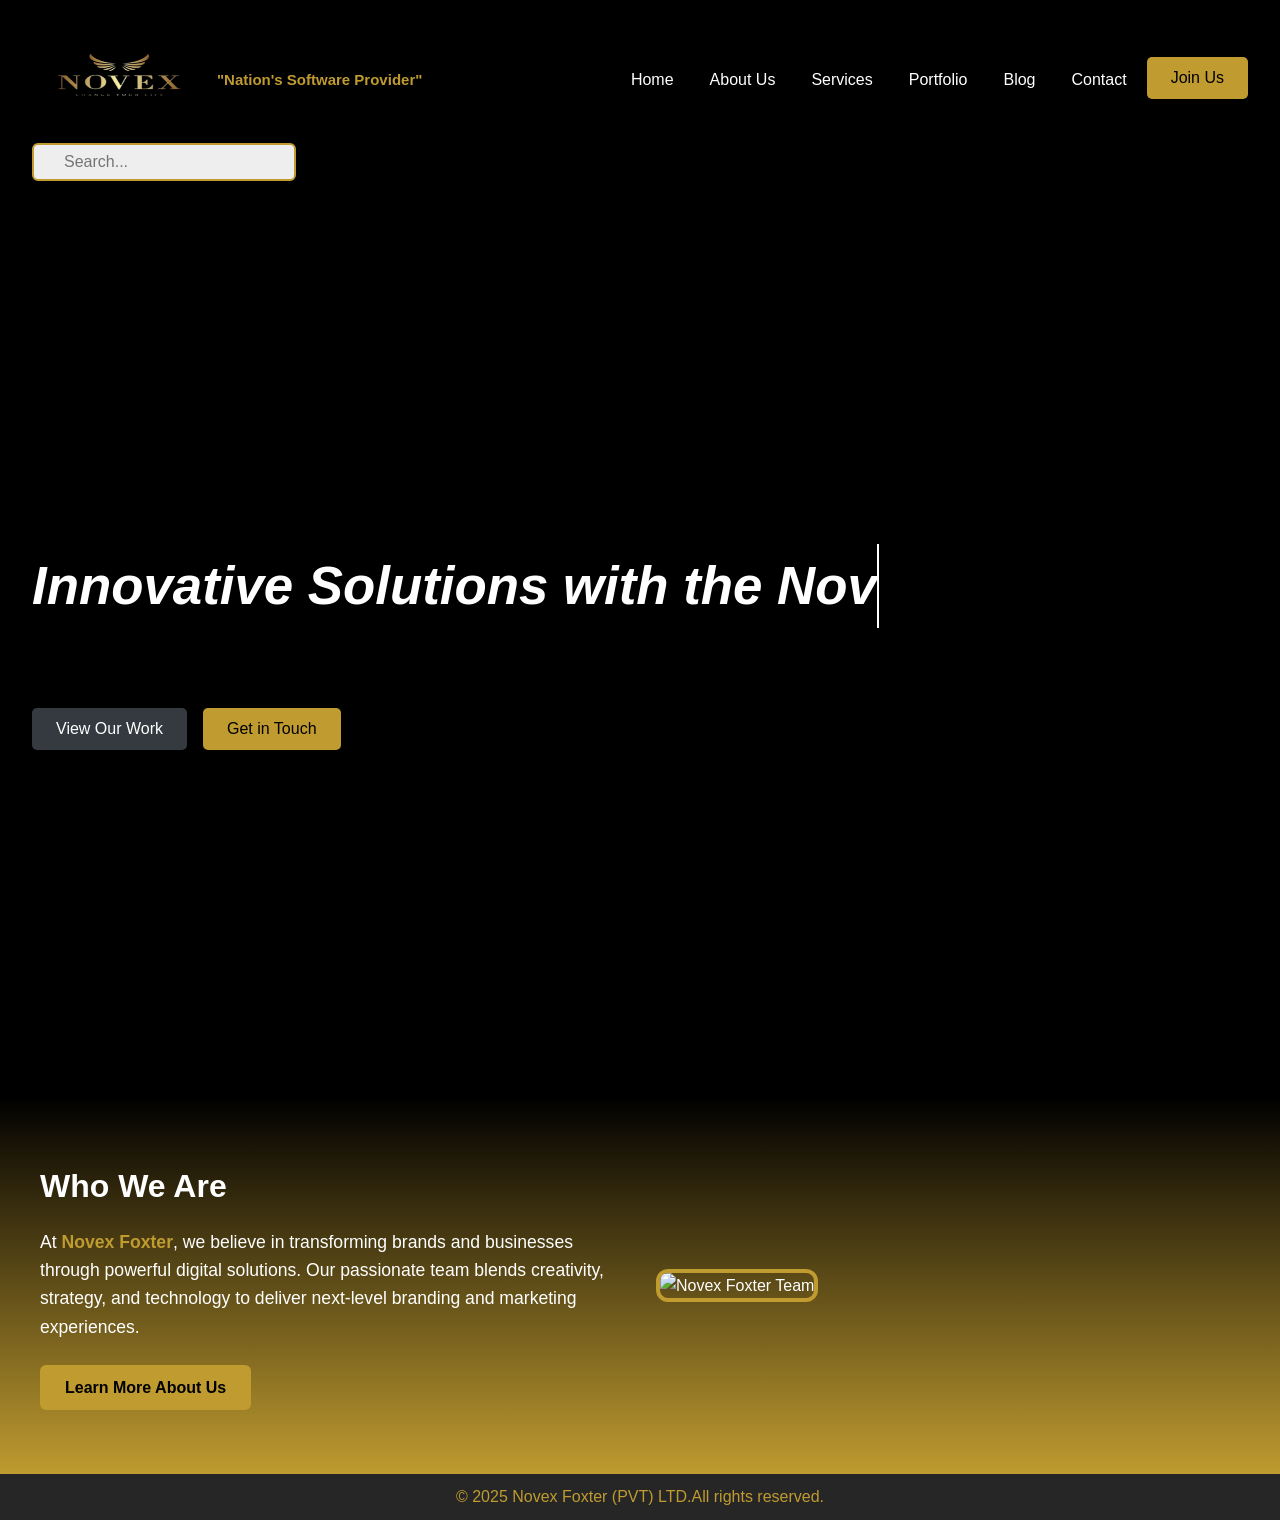
==== index.html @ 6d95a898 "Novex Foxter" ====
<!DOCTYPE html>
<html lang="en">
<head>
  <meta charset="UTF-8" />
  <meta name="viewport" content="width=device-width, initial-scale=1.0" />
  <title>Home | Novex Foxter</title>
  <link rel="stylesheet" href="Novex.css" />
  <link rel="icon" type="image/png" href="Pictures/Novex Foxter Logo.png" />
  <link rel="stylesheet" href="https://unpkg.com/aos@2.3.1/dist/aos.css" />
  <link href="https://fonts.googleapis.com/css2?family=Poppins:wght@400;600&family=Roboto:wght@300;400&display=swap" rel="stylesheet">
  <link href="https://cdnjs.cloudflare.com/ajax/libs/font-awesome/6.4.0/css/all.min.css" rel="stylesheet">
  <link href="https://cdn.jsdelivr.net/npm/aos@2.3.4/dist/aos.css" rel="stylesheet" />
</head>
<body>
<header class="header" data-aos="fade-down">
  <div class="logo">
    <a href="index.html"><img src="Pictures/Novex Foxter Logo.png" alt="Novex Logo" /></a>
    <p>"Nation's Software Provider"</p>
  </div>

  <!--Hamburger -->
  <div class="hamburger">
    <span></span>
    <span></span>
    <span></span>
  </div>

  <nav class="nav">
    <ul>
      <li><a href="index.html">Home</a></li>
      <li><a href="about.html">About Us</a></li>
      <li><a href="Services.html">Services</a></li>
      <li><a href="Portfolio.html">Portfolio</a></li>
      <li><a href="Blog.html">Blog</a></li>
      <li><a href="contact.html">Contact</a></li>
        <li class="cta">
          <button class="cta-button" onclick="window.location.href='career.html'">Join Us</button>
        </li>
    </ul>
  </nav>

  <div class="header-right">
    <input class="Search" placeholder="Search..." />
  </div>
</header>

<section id="home" class="hero">
  <div class="content">
    <h1 id="hero-title"></h1>
    <p id="hero-subtitle"></p>
  </div>

  <div class="button-container">
    <button class="work-button" onclick="window.location.href='Portfolio.html'">View Our Work</button>
    <button class="contact-button" onclick="window.location.href='Login.html'">Get in Touch</button>
  </div>
</section>
<section class="about-preview">
  <div class="about-container" data-aos="fade-up">
    <div class="about-text">
      <h2>Who We Are</h2>
      <p>
        At <span class="gold">Novex Foxter</span>, we believe in transforming brands and businesses through powerful digital solutions. Our passionate team blends creativity, strategy, and technology to deliver next-level branding and marketing experiences.
      </p>
      <a href="about.html" class="about-btn">Learn More About Us</a>
    </div>
    <div class="about-image">
      <img src="https://ddi-dev.com/uploads/agile-software-development-team-structure.png" alt="Novex Foxter Team" />
    </div>
  </div>
</section>

<footer>
    <p>&copy; 2025 Novex Foxter (PVT) LTD.All rights reserved.</p>
</footer>
<script src="Novex.js"></script>
    <script src="https://unpkg.com/aos@2.3.1/dist/aos.js"></script>
  <script>
    AOS.init({ duration: 1200 });
  </script>
</body>
</html>
---- Novex.css ----
* {
    margin: 0;
    padding: 0;
    box-sizing: border-box;
}

body {
    font-family: 'Arial', sans-serif;
    line-height: 1.6;
}

/* Animations */
@keyframes fadeIn {
    from {
        opacity: 0;
    }
    to {
        opacity: 1;
    }
}

@keyframes slideInUp {
    from {
        transform: translateY(50px);
        opacity: 0;
    }
    to {
        transform: translateY(0);
        opacity: 1;
    }
}

@keyframes slideInLeft {
    from {
        transform: translateX(-50px);
        opacity: 0;
    }
    to {
        transform: translateX(0);
        opacity: 1;
    }
}

@keyframes slideInRight {
    from {
        transform: translateX(50px);
        opacity: 0;
    }
    to {
        transform: translateX(0);
        opacity: 1;
    }
}

/* GENERAL HEADER STYLES */
header {
  background-color: rgba(0, 0, 0, 0.8);
  color: var(--lightgray);
  padding: 1rem 2rem;
  display: flex;
  flex-wrap: wrap;
  justify-content:space-between;
  align-items: center;
  position: sticky;
  top: 0;
  z-index: 999;
  backdrop-filter: blur(10px); /* optional: adds blur behind */
}

.logo {
  color: #bf9b30;
  display: flex;
  font-size: 15px;
  font-weight: bold;
  text-align: center;
  align-items: center;
  gap: 10px;
}
.logo img{
  width: 175px;
  height: 120px;
  transition: all 0.6s ease;
}
.logo img:hover{
transform: scale(1.05);
}
.nav ul {
  display: flex;
  gap: 20px;
  list-style: none;
  margin: 0;
  padding: 0;
}

.nav a {
  color: #ffffff;
  margin-left: 1rem;
  text-decoration: none;
  display: inline-block;
  padding: 10px 0;
  text-align: center;
  position: relative; /* required for ::after */
  transition: all 0.4s ease;
}

/* Animated gold underline */
.nav a::after {
  content: "";
  position: absolute;
  left: 0;
  bottom: 5px;
  width: 0;
  height: 2px;
  background-color: #bf9b30;
  transition: width 0.3s ease-in-out;
}

.nav a:hover::after {
  width: 100%;
}

.nav a:hover {
  color: #bf9b30;
  transform: scale(1.05);
}

.cta-button{
  padding: 0.75rem 1.5rem;
  font-size: 1rem;
  border: none;
  border-radius: 5px;
  cursor: pointer;
  transition: background-color 0.3s, transform 0.2s ease;
  animation: slideInUp 2.5s ease;
  color: #000000;
  background-color: #bf9b30;
}
.cta-button:hover{
  color: #000000;
  background-color: #d4b344;
}
.header-right input {
  padding: 8px 30px;
  border: solid 2px #bf9b30;
  border-radius: 6px;
  color: var(--black);
  text-align: left;
  transition: all 0.5s ease;
}
.header-right input:hover{
  border: solid 2px #d4b344;
  border-radius: 6px;
  color: var(--black);
  transform: scale(1.05);
}

.hamburger {
  display: none;
  flex-direction: column;
  justify-content: center;
  align-items: center;
  cursor: pointer;
  gap: 6px;
  width: 30px;
  height: 25px;
  z-index: 1001;
}

.hamburger span {
  display: block;
  width: 100%;
  height: 3px;
  background-color: #ffffff; 
  border-radius: 2px;
  transition: all 0.3s ease;
}

/* Toggle hamburger animation */
.hamburger.toggle span:nth-child(1) {
  transform: rotate(45deg) translate(5px, 5px);
}
.hamburger.toggle span:nth-child(2) {
  opacity: 0;
}
.hamburger.toggle span:nth-child(3) {
  transform: rotate(-45deg) translate(6px, -6px);
}

/* Responsive nav */
@media (max-width: 768px) {
  .nav {
    position: absolute;
    top: 100px;
    left: 0;
    width: 100%;
    background: rgba(0, 0, 0, 0.8);
    overflow: hidden;
    max-height: 0;
    opacity: 0;
    transition: max-height 0.5s ease, opacity 0.5s ease;
    z-index: 100;
  }

  .nav.nav-active {
    display: flex;
    flex-direction: column;
    align-items: center;
    max-height: 800px;
    opacity: 1;
  }

  .nav ul {
    flex-direction: column;
    align-items: center;
    width: 100%;
    padding: 1rem 0;
  }

  .nav ul li {
    width: 100%;
    text-align: center;
    margin: 0.5rem 0;
  }

  .hamburger {
    color: #000000;
    display: flex;
  }

  .header {
    flex-wrap: wrap;
    justify-content: space-between;
  }

  .nav a {
    margin: 0.5rem 0;
    display: block;
    width: 100%;
  }
}
/* Hero Section */
.hero {
    display: flex;
    background-image: url('https://static.vecteezy.com/system/resources/previews/006/028/982/large_2x/3d-black-abstract-triangles-and-golden-lines-background-modern-geometric-pattern-dark-glass-free-free-photo.jpg');
    position: relative;
    flex-direction: column;
    justify-content: center;
    align-items: flex-start;
    width: 100%;
    height: 100vh;
    overflow: hidden;
    color: #fff;
    padding: 2rem;
}

.hero .background-video {
    position: absolute;
    top: 0;
    left: 0;
    width: 100%;
    height: 100%;
    object-fit: cover;
    z-index: -1;
}

.hero .content {
    position: relative;
    z-index: 1;
    text-align: left;
    max-width: 600px;
}

.hero h1 {
    font-size: 3.3rem;
    margin-bottom: 1rem;
    color: #ffffff;
    font-style: italic;
    animation: slideInRight 1.5s ease;
    white-space: nowrap;
    overflow: hidden;
    display: inline-block;
    border-right: 2px solid white;
}

.hero p {
    font-size: 1.5rem;
    margin-bottom: 2rem;
    color: #bf9b30;
    font-style: italic;
    white-space: nowrap;
    overflow: hidden;
    animation: slideInUp 2s ease;
}

.hero button {
    padding: 0.75rem 1.5rem;
    font-size: 1rem;
    border: none;
    border-radius: 5px;
    cursor: pointer;
    transition: background-color 0.3s, transform 0.2s ease;
    animation: slideInUp 2.5s ease;
}
  
.work-button {
    background-color: #343a40; 
    color: #ffffff; 
}
  
.contact-button {
    background-color: #bf9b30; 
    color: #000000; 
}
  
.hero button:hover {
    transform: scale(1.1);
}
  
.work-button:hover {
    background-color: #bf9b30;
    color: #000000;
}
  
.contact-button:hover {
    background-color: #2c2c2c; 
    color: #bf9b30; 
}

.button-container {
    display: flex;
    justify-content: start;
    gap: 1rem;
    margin-top: 1.5rem;
}

@media (max-width: 768px) {
  .hero {
    align-items: center;
    padding: 2rem 1rem;
    text-align: center;
    height: auto; 
    background-position: center;
  }

  .hero .content {
    max-width: 100%;
    align-items: center;
    justify-content: center;
  }

  .hero h1 {
    font-size: 2rem;
    text-align: center;
    white-space: normal; 
    border-right: none;
  }

  .hero p {
    font-size: 1.1rem;
    white-space: normal; 
    text-align: center;
  }

  .button-container {
    flex-direction: column;
    align-items: center;
    justify-content: center;
    width: 100%;
    gap: 1rem;
    margin-top: 1.5rem;
  }

  .hero button {
    width: 80%;
    font-size: 1rem;
  }
}

/* Greeting Section */
.container {
    text-align: center;
}

.container h1 {
    font-size: 3rem;
    color: #ffffff;
    animation: fadeIn 2s ease-in-out;
}

.date {
    font-size: 20px;
    color: #000000;
}
/*About us section*/
.about-preview {
  background: linear-gradient(180deg, #000000,#bf9b30);
  color: #ffffff;
  padding: 4rem 2rem;
}

.about-container {
  display: flex;
  flex-wrap: wrap;
  align-items: center;
  justify-content: space-between;
  gap: 2rem;
  max-width: 1200px;
  margin: 0 auto;
}

.about-text {
  flex: 1;
  min-width: 280px;
}

.about-text h2 {
  font-size: 2rem;
  margin-bottom: 1rem;
  color: #ffffff;
}

.about-text p {
  font-size: 1.1rem;
  line-height: 1.6;
  margin-bottom: 1.5rem;
}

.about-text .gold {
  color: #bf9b30;
  font-weight: bold;
}

.about-btn {
  display: inline-block;
  padding: 10px 25px;
  background-color: #bf9b30;
  color: #000000;
  text-decoration: none;
  font-weight: bold;
  border-radius: 6px;
  transition: all 0.4s ease;
}

.about-btn:hover {
  background-color: #d4b344;
  transform: scale(1.05);
}

.about-image {
  flex: 1;
  min-width: 280px;
}

.about-image img {
  max-width: 100%;
  border: 4px solid #bf9b30;
  border-radius: 12px;
  transition: all 0.4s ease;
}

.about-image img:hover {
  box-shadow: 0 12px 20px rgba(255, 255, 255, 0.7);
  transform: scale(1.03);
}
@media (max-width: 768px) {
  .about-container {
    flex-direction: column;
    text-align: center;
  }
}

/*About Us spage*/
.About-Us{
  background-color: #121212;
}
.About-Us h1{
  color: #bf9b30;
  font-size: 50px;
  text-align: center;
}
.chairman-message {
  padding: 80px 20px;
}

.container {
  max-width: auto;
  margin: 0 auto;
}

.message-card {
  display: flex;
  flex-wrap: wrap;
  align-items: center;
  gap: 40px;
  background: #fff;
  border: 4px solid #bf9b30;
  transition: all 0.3s ease;
  border-radius: 16px;
  padding: 40px;
  box-shadow: 0 10px 20px rgba(235, 178, 33, 0.4);
}
.message-card:hover{
  transform: translateY(-5px);
  border: 4px solid #d4b344;
  box-shadow: 0 10px 20px rgba(255, 207, 64, 0.7);
}
.chairman-photo {
  width: 180px;
  height: 180px;
  border-radius: 50%;
  object-fit: cover;
  border: 4px solid gold;
}

.message-content {
  flex: 1;
  min-width: auto;
}

.message-content h2 {
  font-size: 2rem;
  color: #222;
  margin-bottom: 20px;
}

.message-content p {
  font-size: 1rem;
  color: #444;
  line-height: 1.6;
  margin-bottom: 16px;
}

.chairman-name {
  font-weight: bold;
  color: #111;
  margin-top: 20px;
}

.chairman-title {
  color: gray;
  font-size: 0.9rem;
}

.team-section {
  padding: 60px 20px;
  text-align: center;

}

.team-section h2 {
  font-size: 2.5rem;
  margin-bottom: 40px;
  color: #ffffff;
}

.team-grid {
  display: grid;
  grid-template-columns: repeat(auto-fit, minmax(250px, 1fr));
  gap: 30px;
  max-width: 1200px;
  margin: 0 auto;
}

.team-card {
  background: #fff;
  border: 4px solid transparent;
  border-radius: 12px;
  padding: 20px;
  transition: all 0.3s ease;
  box-shadow: 0 4px 8px rgba(0,0,0,0.05);
}

.team-card:hover {
  border-color: #bf9b30;
  transform: translateY(-5px);
  box-shadow: 0 6px 20px rgba(255, 207, 64, 0.7);
}

.team-card img {
  width: 100px;
  height: 100px;
  object-fit: cover;
  border-radius: 50%;
  margin-bottom: 15px;
}

.team-card h3 {
  margin: 10px 0 5px;
  font-size: 1.2rem;
  color: #111;
}

.team-card p {
  margin: 0;
  color: #666;
}
/*Mission & Vision section */
.mission-card{
  max-width: 900px;
  margin: 40px auto;
  background-color: white;
  color: #000000;
  border: 4px solid transparent;
  border-radius: 16px;
  padding: 40px 30px;
  transition: all 0.3s ease;
  box-shadow: 0 10px 30px rgba(0, 0, 0, 0.1);
  opacity: 0;
  transform: translateY(40px);
  animation: fadeUp 1s ease-out forwards;
}

.vision-card{
  max-width: 900px;
  margin: 40px auto;
  color: #000000;
  background-color: white;
  border: 4px solid transparent;
  border-radius: 16px;
  padding: 40px 30px;
  transition: all 0.3s ease;
  box-shadow: 0 10px 30px rgba(0, 0, 0, 0.1);
  opacity: 0;
  transform: translateY(40px);
  animation: fadeUp 1s ease-out forwards;
}
.mission-card:hover{
  border-color: #bf9b30;
  transform: translateY(-5px);
  box-shadow: 0 6px 20px rgba(255, 207, 64, 0.7);
}

.vision-card:hover{
     border-color: #bf9b30;
     transform: translateY(-5px);
     box-shadow: 0 6px 20px rgba(255, 207, 64, 0.7);
}
section:nth-child(2) {
  animation-delay: 0.5s;
}

.our-mission-vision h1 {
  font-size: 2rem;
  margin-bottom: 15px;
  color: #bf9b30;
  text-align: center;
  position: relative;
}

.mission-card h1::after {
  content: "";
  width: 60px;
  height: 4px;
  background: #ffa500;
  display: block;
  margin: 10px auto 0;
  border-radius: 2px;
}
.vision-card h1::after{
  content: "";
  width: 60px;
  height: 4px;
  background: #ffa500;
  display: block;
  margin: 10px auto 0;
  border-radius: 2px;
}
@keyframes fadeUp {
  to {
    opacity: 1;
    transform: translateY(0);
  }
}

@media (max-width: 600px) {
  section {
    padding: 30px 20px;
  }

  h1 {
    font-size: 1.5rem;
  }
}
/* Portfolio Section */
.portfolio-section {
  background-color: #000;
  background-image: url('https://images.unsplash.com/photo-1637855318550-28872c693b08?q=80&w=1931&auto=format&fit=crop&ixlib=rb-4.0.3&ixid=M3wxMjA3fDB8MHxwaG90by1wYWdlfHx8fGVufDB8fHx8fA%3D%3D');
  color: #fff;
  padding: 4rem 2rem;
  text-align: center;
  animation: fadeInUp 1.5s ease;
}

.section-header h2 {
  font-size: 2.5rem;
  color: #ffffff;
  animation: slideInLeft 1s ease;
}

.section-header p {
  font-size: 1.25rem;
  color: #ffffff;
  margin-bottom: 3rem;
  animation: slideInRight 1.2s ease;
}

.portfolio-grid {
  display: grid;
  grid-template-columns: repeat(auto-fit, minmax(300px, 1fr));
  gap: 1.5rem;
}

.portfolio-item {
  background-color: #ffffff;
  border: 2px solid #bf9b30;
  border-radius: 12px;
  overflow: hidden;
  box-shadow: 0 4px 10px rgba(0, 0, 0, 0.3);
  position: relative;
  transition: transform 0.3s ease, box-shadow 0.3s ease;
  animation: zoomIn 1.3s ease;
}

.portfolio-item:hover {
  transform: translateY(-8px) scale(1.05);
  box-shadow: 0 6px 15px #d4b344;
}

.portfolio-item img {
  width: 100%;
  height: auto;
  animation: fadeIn 1.2s ease;
}

.portfolio-content {
  padding: 1.5rem;
  text-align: left;
  animation: fadeInUp 1.5s ease;
}

.portfolio-content h3 {
  font-size: 1.5rem;
  color: #000000;
  margin-bottom: 0.5rem;
}

.portfolio-content p {
  font-size: 1rem;
  color: #000000;
}

/* Project Tags */
.project-tags {
  margin-top: 0.5rem;
}

.project-tags span {
  display: inline-block;
  background-color: #bf9b30;
  color: #000000;
  padding: 0.3rem 0.6rem;
  border-radius: 8px;
  font-size: 0.85rem;
  margin-right: 0.5rem;
  margin-top: 0.5rem;
}

.project-tags span:last-child {
  margin-right: 0;
}

/* View Button */
.view-btn {
  display: inline-block;
  margin-top: 1rem;
  padding: 0.5rem 1rem;
  background-color: #bf9b30;
  color: #000000;
  text-transform: uppercase;
  font-weight: bold;
  border-radius: 8px;
  text-decoration: none;
  transition: background-color 0.3s, transform 0.3s;
  animation: fadeInUp 2s ease;
}

.view-btn:hover {
  background-color: #d4b344;
  color: #ffffff;
  transform: scale(1.1) translateY(-3px);
}

/* Initial state before scrolling */
.animate-on-scroll {
  opacity: 0;
  transform: translateY(20px);
  transition: opacity 1s ease, transform 1s ease;
}

/* Activated state */
.animate-on-scroll.in-view {
  opacity: 1;
  transform: translateY(0);
}


/* Animations */
@keyframes fadeIn {
  from {
    opacity: 0;
  }
  to {
    opacity: 1;
  }
}

@keyframes fadeInUp {
  from {
    opacity: 0;
    transform: translateY(20px);
  }
  to {
    opacity: 1;
    transform: translateY(0);
  }
}

@keyframes slideInLeft {
  from {
    opacity: 0;
    transform: translateX(-50px);
  }
  to {
    opacity: 1;
    transform: translateX(0);
  }
}

@keyframes slideInRight {
  from {
    opacity: 0;
    transform: translateX(50px);
  }
  to {
    opacity: 1;
    transform: translateX(0);
  }
}

@keyframes zoomIn {
  from {
    transform: scale(0.8);
    opacity: 0;
  }
  to {
    transform: scale(1);
    opacity: 1;
  }
}
.signup-container {
  position: absolute;
  top: 50%;
  left: 50%;
  transform: translate(-50%, -50%);
  width: 350px;
  height: 450px;
  text-align: center;
  border: 2px solid #bf9b30;
  border-radius: 12px;
  padding: 10px 20px;
  background: transparent;
  backdrop-filter: blur(6px);
  box-shadow: 5px 5px 10px 0 #bf9b30;
  
}

.signup-container h2 {
  text-align: center;
  margin-bottom: 20px;
  color:  #bf9b30;
}

.form-group {
  margin-bottom: 15px;
  content: center;
}

.form-group label {
  display: block;
  margin-bottom: 5px;
  font-weight: bold;
  color: #ffffff;
}

.form-group input {
  width: 90%;
  padding: 10px;
  border: 1px solid #d4cbba;
  border-radius: 4px;
  font-size: 16px;
}

.form-group input:focus {
  border-color: #bf9b30;
  outline: none;
}

.signup-btn {
  display: block;
  width: 100%;
  padding: 10px;
  font-size: 16px;
  color: #000000;
  background-color: #bf9b30;
  border: none;
  border-radius: 4px;
  cursor: pointer;
  margin-top: 10px;
}

.signup-btn:hover {
  background-color: #d4b344;
  color: #ffffff;
}

.text-center {
  text-align: center;
  color: #ffffff;
  margin-top: 10px;
}

.text-center a {
  color:#bf9b30;
  text-decoration: none;
}

.text-center a:hover {
  text-decoration: underline;
  color: #1b8f0c;
}
/*Join Us section*/

* {
  margin: 0;
  padding: 0;
  box-sizing: border-box;
  font-family: 'Arial', sans-serif;
}

body {
  background-color: #000;
  color: #fff;
  line-height: 1.6;
}

.container {
  max-width: 1200px;
  margin: 0 auto;
  padding: 2rem;
}
/*join us sections*/
* {
  margin: 0;
  padding: 0;
  box-sizing: border-box;
}

.join-us-section {
  display: flex;
  flex-direction: column;
  gap: 80px;
  max-width: 1200px;
  margin: auto;
}

.role-item {
  display: grid;
  grid-template-columns: repeat(2, 1fr);
  gap: 30px;
  align-items: center;
  opacity: 0;
  transform: translateY(20px);
  transition: opacity 0.6s ease, transform 0.6s ease;
}

.role-item.visible {
  opacity: 1;
  transform: translateY(0);
}

.role-item:nth-child(even) {
  grid-template-columns: 1fr 1fr;
  direction: rtl;
}

.role-image img {
  width: 100%;
  max-width: 500px;
  border-radius: 15px;
}

.role-content {
  padding: 20px;
  background: rgba(255, 215, 0, 0.1);
  border-radius: 15px;
  transition: transform 0.3s ease;
}

.role-content:hover {
  transform: translateY(-5px);
}

.role-title {
  font-size: 24px;
  font-weight: 600;
  color: gold;
}

.role-description {
  margin: 10px 0 20px;
  font-size: 16px;
  color: #ccc;
}

.apply-btn {
  display: inline-block;
  padding: 10px 20px;
  background-color: transparent;
  color: gold;
  border: 2px solid gold;
  text-transform: uppercase;
  font-weight: bold;
  cursor: pointer;
  transition: box-shadow 0.3s ease, color 0.3s ease;
  border-radius: 25px;
}

.apply-btn:hover {
  box-shadow: 0 0 15px gold;
  color: white;
}
.section h2{
  text-align: center;
  justify-content: center;
  font-size: 2.5rem;
  color: #ffffff;
  animation: slideInLeft 1s ease;
}
.flip-card{
  position: relative;
  width: 100%;
  height: 100%;
  text-align: center;
}
.flip-card h1,h3{
  color: #ffffff;
}
.join-us-section h1{
  text-align: center;
  justify-content: center;
  font-size: 2.5rem;
  color: #ffffff;
  animation: slideInLeft 1s ease;
}
/*apply now section*/
.apply-container {
  background: rgba(255, 255, 255, 0.05);
  padding: 30px;
  border-radius: 12px;
  box-shadow: 0 8px 20px rgba(0, 0, 0, 0.6);
  width: 90%;
  max-width: 500px;
  animation: fadeIn 1.5s ease;
}

/* Center the heading text only */
.fade-in {
  text-align: center;
  margin-bottom: 20px;
  color: gold;
}

label {
  display: block;
  margin-top: 15px;
  margin-bottom: 5px;
  font-weight: bold;
}

input, select, textarea {
  width: 100%;
  padding: 10px;
  border: none;
  border-radius: 8px;
  background: #eee;
  color: #000;
  font-size: 16px;
}

button.submit-btn {
  margin-top: 20px;
  width: 100%;
  padding: 12px;
  background-color: gold;
  color: black;
  font-weight: bold;
  border: none;
  border-radius: 8px;
  cursor: pointer;
  transition: transform 0.2s ease;
}

button.submit-btn:hover {
  transform: scale(1.05);
  background-color: #ffd700;
}

.success-message {
  margin-top: 20px;
  text-align: center;
  color: limegreen;
  font-weight: bold;
}

.hidden {
  display: none;
}

/* Animations */
@keyframes fadeIn {
  from { opacity: 0; transform: scale(0.9); }
  to { opacity: 1; transform: scale(1); }
}

.fade-in {
  animation: fadeIn 1s ease forwards;
}

.slide-in {
  animation: slideIn 1s ease forwards;
}

@keyframes slideIn {
  from { transform: translateY(40px); opacity: 0; }
  to { transform: translateY(0); opacity: 1; }
}

/*footer*/
footer {
  background-color: #262626;
  padding: 10px 0;
  color: #bf9b30;
  text-align: center;
  font-size: 1rem;
  animation: fadeIn 2s ease;
}
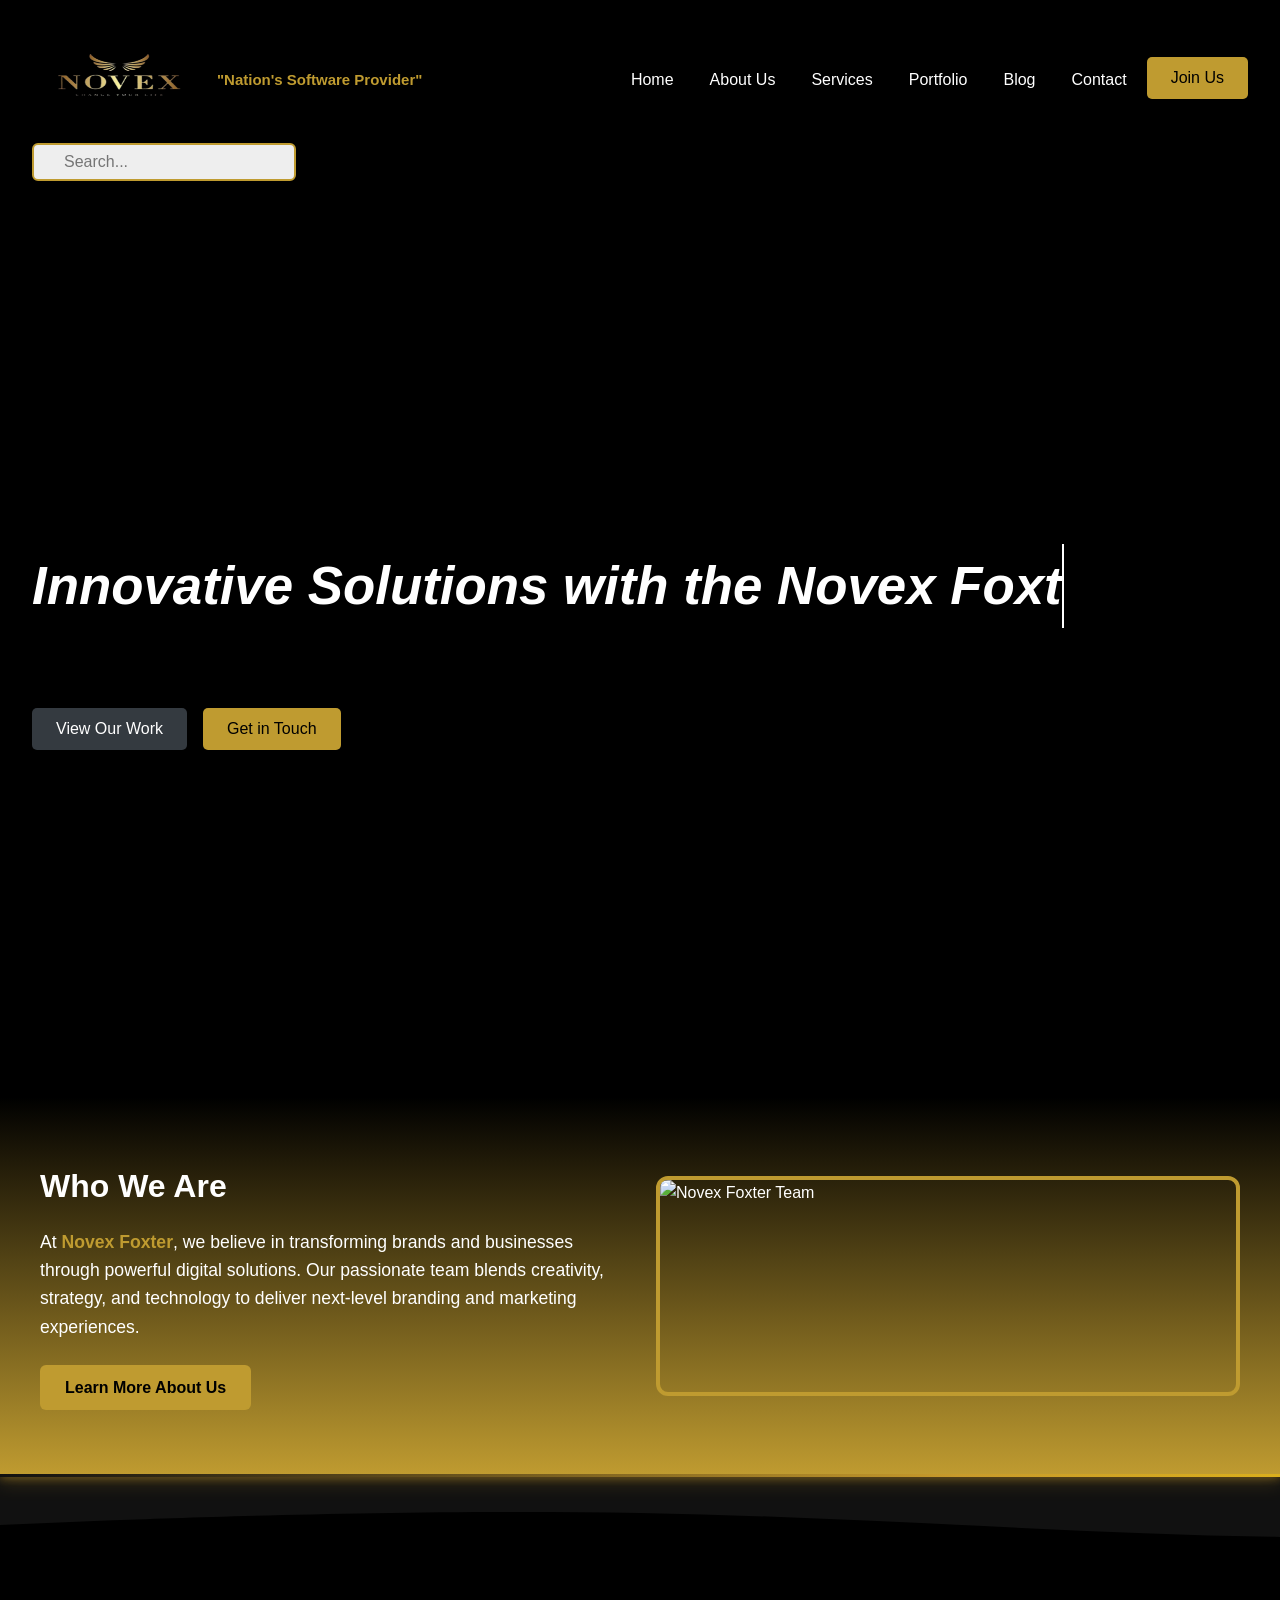
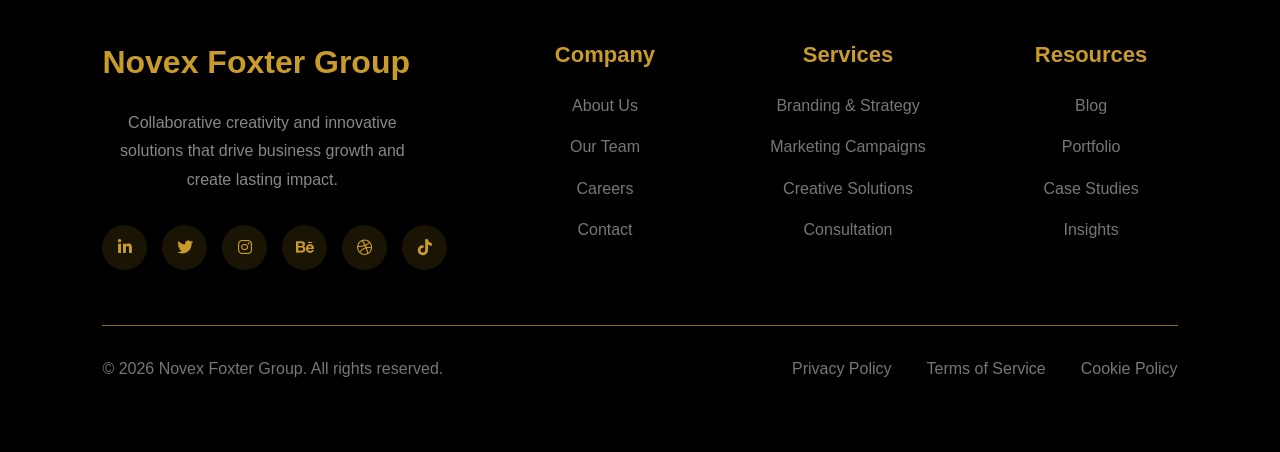
==== commit 878fc4d8: "Updated" ====
--- a/index.html
+++ b/index.html
@@ -69,9 +69,96 @@
     </div>
   </div>
 </section>
+<div class="footer-top">
 
-<footer>
-    <p>&copy; 2025 Novex Foxter (PVT) LTD.All rights reserved.</p>
+    <div class="gold-line"></div>
+
+    <svg class="wave"
+         viewBox="0 0 1440 120"
+         preserveAspectRatio="none">
+
+        <path fill="#000"
+        d="M0,64L60,58C120,53,240,43,360,48C480,53,600,75,720,80C840,85,960,75,1080,58C1200,43,1320,21,1380,10L1440,0L1440,120L0,120Z">
+        </path>
+
+    </svg>
+
+</div>
+<footer class="footer">
+    <div class="footer-container">
+
+        <!-- Company Info -->
+        <div class="footer-column footer-brand">
+            <h2>Novex Foxter Group</h2>
+
+            <p>
+                Collaborative creativity and innovative
+                solutions that drive business growth and
+                create lasting impact.
+            </p>
+
+<div class="social-icons">
+    <a href="#"><i class="fab fa-linkedin-in"></i></a>
+    <a href="#"><i class="fab fa-twitter"></i></a>
+    <a href="#"><i class="fab fa-instagram"></i></a>
+    <a href="#"><i class="fab fa-behance"></i></a>
+    <a href="#"><i class="fab fa-dribbble"></i></a>
+    <a href="#"><i class="fab fa-tiktok"></i></a>
+</div>
+        </div>
+
+        <!-- Company -->
+        <div class="footer-column">
+            <h3>Company</h3>
+
+            <ul>
+                <li><a href="#">About Us</a></li>
+                <li><a href="#">Our Team</a></li>
+                <li><a href="#">Careers</a></li>
+                <li><a href="#">Contact</a></li>
+            </ul>
+        </div>
+
+        <!-- Services -->
+        <div class="footer-column">
+            <h3>Services</h3>
+
+            <ul>
+                <li><a href="#">Branding & Strategy</a></li>
+                <li><a href="#">Marketing Campaigns</a></li>
+                <li><a href="#">Creative Solutions</a></li>
+                <li><a href="#">Consultation</a></li>
+            </ul>
+        </div>
+
+        <!-- Resources -->
+        <div class="footer-column">
+            <h3>Resources</h3>
+
+            <ul>
+                <li><a href="#">Blog</a></li>
+                <li><a href="#">Portfolio</a></li>
+                <li><a href="#">Case Studies</a></li>
+                <li><a href="#">Insights</a></li>
+            </ul>
+        </div>
+
+    </div>
+
+    <hr>
+
+    <div class="footer-bottom">
+
+        <p>© 2026 Novex Foxter Group. All rights reserved.</p>
+
+        <div class="footer-links">
+            <a href="#">Privacy Policy</a>
+            <a href="#">Terms of Service</a>
+            <a href="#">Cookie Policy</a>
+        </div>
+
+    </div>
+
 </footer>
 <script src="Novex.js"></script>
     <script src="https://unpkg.com/aos@2.3.1/dist/aos.js"></script>
--- a/Novex.css
+++ b/Novex.css
@@ -398,6 +398,112 @@
   padding: 4rem 2rem;
 }
 
+/* Services grid */
+.services-grid {
+  display: grid;
+  grid-template-columns: repeat(3, 1fr);
+  gap: 1.5rem;
+  padding: 2rem;
+}
+.service-card {
+  background: rgba(255,255,255,0.03);
+  padding: 1.5rem;
+  border-radius: 8px;
+  color: #fff;
+  text-align: center;
+  min-height: 180px;
+}
+.service-icon { font-size: 28px; color: #bf9b30; margin-bottom: 0.75rem; }
+
+/* Portfolio grid */
+.portfolio-grid {
+  display: grid;
+  grid-template-columns: repeat(3, 1fr);
+  gap: 1rem;
+  padding: 2rem;
+}
+.portfolio-item { background: #111; border-radius: 8px; overflow: hidden; color: #fff; }
+.portfolio-item img { width: 100%; height: 180px; object-fit: cover; display: block; }
+.portfolio-content { padding: 1rem; }
+
+/* Team grid */
+.team-grid { display: grid; grid-template-columns: repeat(3,1fr); gap: 1rem; padding: 2rem; }
+.team-card { background: rgba(255,255,255,0.03); padding: 1rem; border-radius: 8px; color: #fff; text-align: center; }
+.team-card img { width: 100%; height: 180px; object-fit: cover; border-radius: 6px; }
+
+/* Normalize images across site to avoid oversized pictures */
+.about-image img,
+.portfolio-item img,
+.team-card img,
+.role-image img,
+.blog-card img {
+  width: 100%;
+  max-width: 100%;
+  height: 220px;
+  object-fit: cover;
+  display: block;
+}
+
+/* Slightly smaller on tablets and phones */
+@media (max-width: 1024px) {
+  .about-image img,
+  .portfolio-item img,
+  .team-card img,
+  .role-image img,
+  .blog-card img {
+    height: 200px;
+  }
+}
+
+@media (max-width: 768px) {
+  .about-image img,
+  .portfolio-item img,
+  .team-card img,
+  .role-image img,
+  .blog-card img {
+    height: 160px;
+  }
+}
+
+@media (max-width: 420px) {
+  .about-image img,
+  .portfolio-item img,
+  .team-card img,
+  .role-image img,
+  .blog-card img {
+    height: 120px;
+  }
+}
+
+/* Footer */
+footer { background-color: #111; color: #bf9b30; padding: 1.25rem 2rem; text-align: center; }
+
+/* Utility */
+.hidden { display: none !important; }
+
+/* Global responsive adjustments */
+@media (max-width: 1024px) {
+  .services-grid, .portfolio-grid, .team-grid { grid-template-columns: repeat(2, 1fr); }
+  .logo img { width: 140px; height: 90px; }
+}
+
+@media (max-width: 768px) {
+  .services-grid, .portfolio-grid, .team-grid { grid-template-columns: 1fr; }
+  .logo img { width: 120px; height: 80px; }
+  .header-right { order: 3; width: 100%; display: flex; justify-content: center; margin-top: 0.5rem; }
+  .nav { position: absolute; top: 80px; }
+  .hero { height: auto; padding: 3rem 1rem; }
+  .portfolio-item img, .team-card img { height: 220px; }
+}
+
+/* Small screens tweak */
+@media (max-width: 420px) {
+  .logo img { width: 100px; height: 70px; }
+  .header-right input { width: 100%; padding: 8px 12px; }
+  .hero h1 { font-size: 1.6rem; }
+  .hero p { font-size: 1rem; }
+}
+
 .about-container {
   display: flex;
   flex-wrap: wrap;
@@ -472,11 +578,6 @@
 /*About Us spage*/
 .About-Us{
   background-color: #121212;
-}
-.About-Us h1{
-  color: #bf9b30;
-  font-size: 50px;
-  text-align: center;
 }
 .chairman-message {
   padding: 80px 20px;
@@ -737,6 +838,46 @@
   text-align: left;
   animation: fadeInUp 1.5s ease;
 }
+.portfolio-grid {
+  display: grid;
+  grid-template-columns: repeat(auto-fit, minmax(300px, 1fr));
+  gap: 1.5rem;
+  align-items: stretch;
+}
+
+.portfolio-item {
+  display: flex;
+  flex-direction: column;
+  background-color: #ffffff;
+  border: 2px solid #bf9b30;
+  border-radius: 12px;
+  overflow: hidden;
+  box-shadow: 0 4px 10px rgba(0, 0, 0, 0.3);
+  transition: transform 0.3s ease, box-shadow 0.3s ease;
+  animation: zoomIn 1.3s ease;
+  height: 100%;
+}
+
+.portfolio-item:hover {
+  transform: translateY(-8px) scale(1.02);
+  box-shadow: 0 6px 15px #d4b344;
+}
+
+.portfolio-item img {
+  width: 100%;
+  height: 200px;
+  object-fit: cover;
+  flex-shrink: 0;
+}
+
+.portfolio-content {
+  padding: 1.5rem;
+  text-align: left;
+  display: flex;
+  flex-direction: column;
+  justify-content: space-between;
+  flex: 1 1 auto;
+}
 
 .portfolio-content h3 {
   font-size: 1.5rem;
@@ -825,6 +966,53 @@
   }
 }
 
+  .team-grid {
+    display: grid;
+    grid-template-columns: repeat(auto-fit, minmax(220px, 1fr));
+    gap: 30px;
+    max-width: 1200px;
+    margin: 0 auto;
+    align-items: stretch;
+  }
+
+  .team-card {
+    display: flex;
+    flex-direction: column;
+    align-items: center;
+    background: #fff;
+    border: 4px solid transparent;
+    border-radius: 12px;
+    padding: 20px;
+    transition: all 0.3s ease;
+    box-shadow: 0 4px 8px rgba(0,0,0,0.05);
+    height: 100%;
+  }
+
+  .team-card:hover {
+    border-color: #bf9b30;
+    transform: translateY(-5px);
+    box-shadow: 0 6px 20px rgba(255, 207, 64, 0.7);
+  }
+
+  .team-card img {
+    width: 120px;
+    height: 120px;
+    object-fit: cover;
+    border-radius: 50%;
+    margin-bottom: 15px;
+    flex-shrink: 0;
+  }
+
+  .team-card h3 {
+    margin: 10px 0 5px;
+    font-size: 1.2rem;
+    color: #111;
+  }
+
+  .team-card p {
+    margin: 0;
+    color: #666;
+  }
 @keyframes slideInLeft {
   from {
     opacity: 0;
@@ -998,6 +1186,13 @@
   max-width: 500px;
   border-radius: 15px;
 }
+.role-image img {
+  width: 100%;
+  max-width: 500px;
+  height: 220px;
+  object-fit: cover;
+  border-radius: 15px;
+}
 
 .role-content {
   padding: 20px;
@@ -1144,14 +1339,369 @@
   from { transform: translateY(40px); opacity: 0; }
   to { transform: translateY(0); opacity: 1; }
 }
-
+/* ================= Blog Section ================= */
+.about-hero {
+  max-width: 1100px;
+  margin: 0 auto 2rem;
+  padding: 3rem 2rem;
+  border-radius: 24px;
+  background: linear-gradient(135deg, #000000 0%, #1a1a1a 60%, #3d2c08 100%);
+  border: 1px solid var(--border);
+}
+
+.about-hero h1 {
+  font-size: clamp(1.9rem, 3.2vw, 2.8rem);
+  margin: 0.3rem 0 0.8rem;
+}
+
+.about-hero p {
+  max-width: 700px;
+  margin: 0;
+  color: #555;
+}
+
+.promo-label {
+  margin: 0 0 0.25rem;
+  font-size: 0.85rem;
+  text-transform: uppercase;
+  letter-spacing: 0.08em;
+  color: var(--Freshgreen);
+  font-weight: 700;
+}
+
+.blog-list{
+    display:grid;
+    grid-template-columns:repeat(auto-fit,minmax(320px,1fr));
+    gap:30px;
+    padding:60px 8%;
+}
+
+.blog-card{
+
+    display:flex;
+    flex-direction:column;
+
+    background:#111;
+    border-radius:15px;
+
+    overflow:hidden;
+
+    transition:0.4s;
+
+    height:100%;
+}
+
+.blog-card:hover{
+
+    transform:translateY(-8px);
+
+    box-shadow:0 12px 30px rgba(201,155,48,.25);
+
+}
+
+.blog-card img{
+
+    width:100%;
+    height:240px;
+
+    object-fit:cover;
+
+}
+
+.blog-content{
+
+    display:flex;
+    flex-direction:column;
+
+    flex:1;
+
+    padding:25px;
+
+}
+
+.blog-content h2{
+
+    color:#fff;
+
+    margin-bottom:15px;
+
+    font-size:1.4rem;
+
+}
+
+.blog-content p{
+
+    color:#bfbfbf;
+
+    line-height:1.8;
+
+    flex-grow:1;
+
+}
+
+.read-more{
+
+    margin-top:25px;
+
+    display:inline-block;
+
+    color:#c89b2b;
+
+    text-decoration:none;
+
+    font-weight:600;
+
+    transition:.3s;
+
+}
+
+.read-more:hover{
+
+    color:#ffd700;
+
+    transform:translateX(6px);
+
+}
+
+/* Tablet */
+
+@media(max-width:992px){
+
+.blog-list{
+
+    grid-template-columns:repeat(2,1fr);
+
+}
+
+}
+
+/* Mobile */
+
+@media(max-width:768px){
+
+.blog-list{
+
+    grid-template-columns:1fr;
+
+    padding:40px 20px;
+
+}
+
+.blog-card img{
+
+    height:220px;
+
+}
+
+}
 /*footer*/
-footer {
-  background-color: #262626;
-  padding: 10px 0;
+.read-more {
+  margin-top: 0.5rem;
   color: #bf9b30;
-  text-align: center;
-  font-size: 1rem;
-  animation: fadeIn 2s ease;
-}
-
+  text-decoration: none;
+  font-weight: 600;
+}
+
+@media (max-width: 768px) {
+  .blog-card { flex-direction: column; }
+  .blog-card img { width: 100%; height: 180px; }
+}
+.footer-top{
+    position:relative;
+    background:#111;
+    overflow:hidden;
+}
+
+.gold-line{
+
+    height:3px;
+
+    background:linear-gradient(
+        90deg,
+        transparent,
+        #c89b2b,
+        #ffd700,
+        #c89b2b,
+        transparent
+    );
+
+    background-size:300%;
+    animation:goldFlow 5s linear infinite;
+
+    box-shadow:
+        0 0 8px #c89b2b,
+        0 0 20px #c89b2b;
+}
+
+.wave{
+
+    display:block;
+
+    width:200%;
+    height:90px;
+
+    animation:waveMove 10s linear infinite;
+}
+
+@keyframes waveMove{
+
+    from{
+        transform:translateX(0);
+    }
+
+    to{
+        transform:translateX(-50%);
+    }
+
+}
+
+@keyframes goldFlow{
+
+    from{
+        background-position:0%;
+    }
+
+    to{
+        background-position:300%;
+    }
+
+}
+/*footer*/
+.footer{
+    background:#000;
+    color:#ccc;
+    padding:70px 8%;
+}
+
+.footer-container{
+    display:grid;
+    grid-template-columns:2fr 1fr 1fr 1fr;
+    gap:70px;
+}
+
+.footer h2{
+    color:#c89b2b;
+    text-align:left;
+    margin-bottom:20px;
+    font-size:32px;
+}
+
+.footer h3{
+    color:#c89b2b;
+    margin-bottom:20px;
+    font-size:22px;
+}
+
+.footer-brand p{
+    max-width:320px;
+    line-height:1.8;
+    color:#888;
+    margin-bottom:30px;
+}
+
+.footer-column ul{
+    list-style:none;
+}
+
+.footer-column ul li{
+    margin-bottom:16px;
+}
+
+.footer-column ul li a{
+    text-decoration:none;
+    color:#777;
+    transition:.3s;
+}
+
+.footer-column ul li a:hover{
+    color:#c89b2b;
+    padding-left:6px;
+}
+
+.social-icons{
+    display:flex;
+    gap:15px;
+}
+
+.social-icons a{
+    width:45px;
+    height:45px;
+    border-radius:50%;
+    display:flex;
+    align-items:center;
+    justify-content:center;
+    text-decoration:none;
+    background:#1a1405;
+    color:#c89b2b;
+    transition:.3s;
+    font-weight:600;
+}
+
+.social-icons a:hover{
+    background:#c89b2b;
+    color:#000;
+    transform:translateY(-4px);
+}
+
+.footer hr{
+    margin:55px 0 30px;
+    border:none;
+    height:1px;
+    background:#8b6a18;
+}
+
+.footer-bottom{
+    display:flex;
+    justify-content:space-between;
+    align-items:center;
+    flex-wrap:wrap;
+    gap:20px;
+}
+
+.footer-bottom p{
+    color:#777;
+}
+
+.footer-links{
+    display:flex;
+    gap:35px;
+}
+
+.footer-links a{
+    text-decoration:none;
+    color:#777;
+    transition:.3s;
+}
+
+.footer-links a:hover{
+    color:#c89b2b;
+}
+
+/* ================= Responsive ================= */
+
+@media(max-width:992px){
+
+.footer-container{
+    grid-template-columns:1fr 1fr;
+}
+
+}
+
+@media(max-width:650px){
+
+.footer-container{
+    grid-template-columns:1fr;
+}
+
+.footer-bottom{
+    flex-direction:column;
+    align-items:flex-start;
+}
+
+.footer-links{
+    flex-direction:column;
+    gap:15px;
+}
+
+}
+
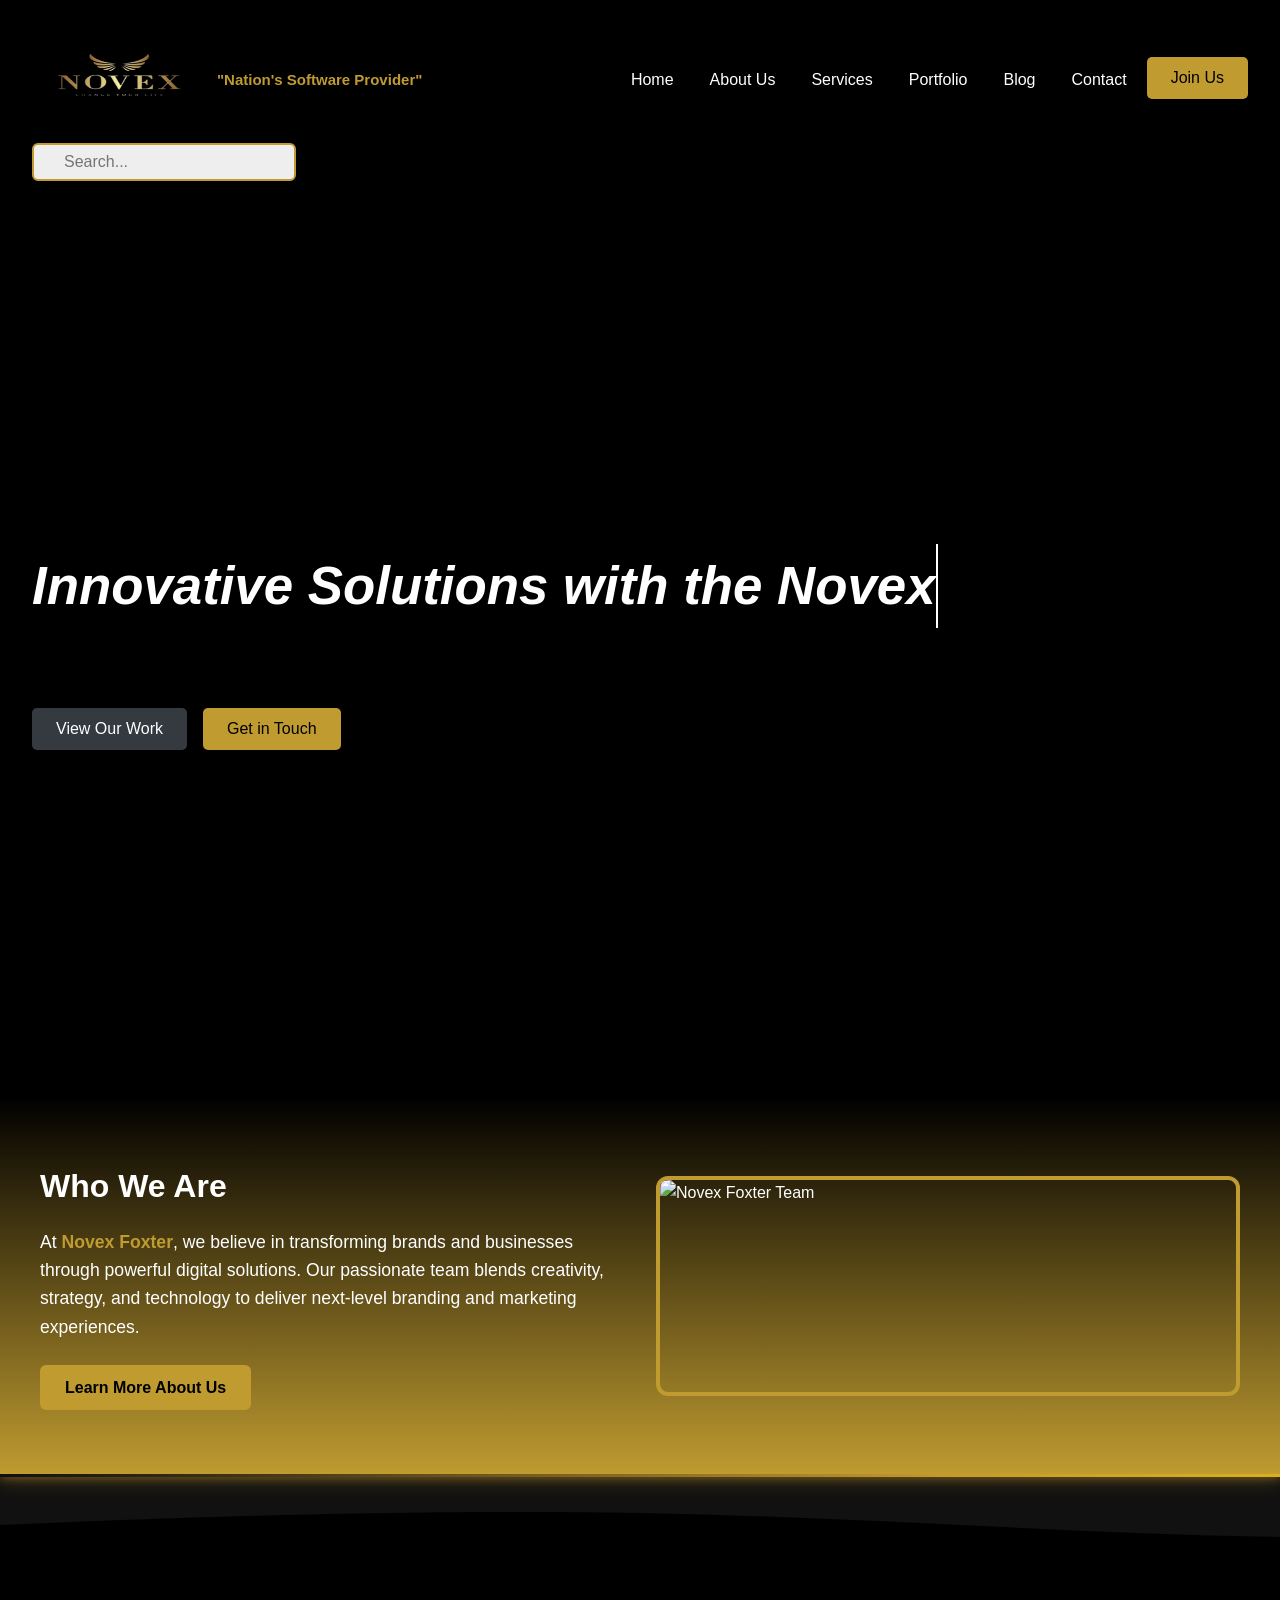
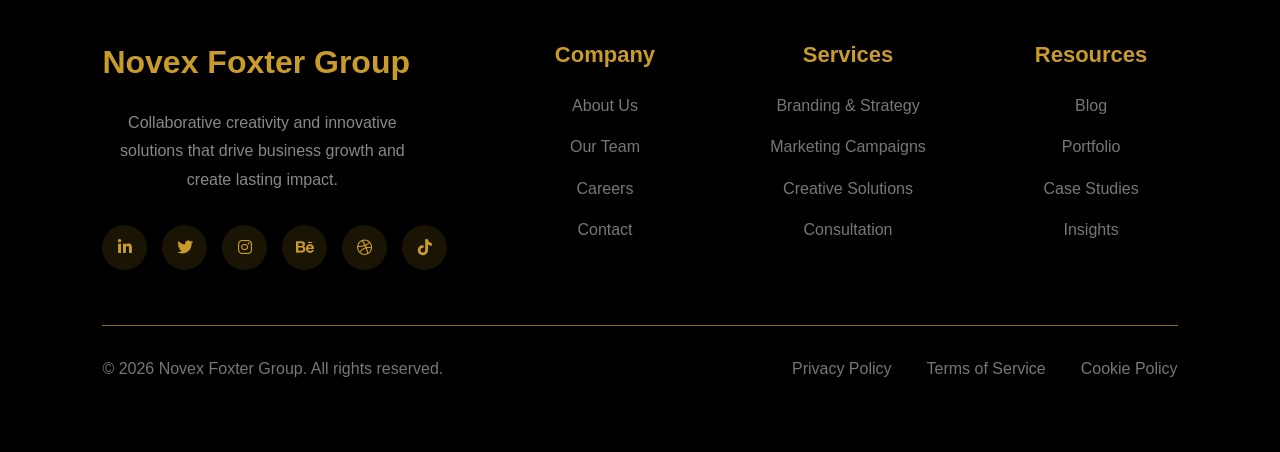
==== commit 6bfa2abd: "Updated" ====
--- a/index.html
+++ b/index.html
@@ -165,5 +165,8 @@
   <script>
     AOS.init({ duration: 1200 });
   </script>
+  <button id="backToTop" title="Back to Top">
+    <i class="fas fa-arrow-up"></i>
+</button>
 </body>
 </html>    
--- a/Novex.css
+++ b/Novex.css
@@ -415,16 +415,7 @@
 }
 .service-icon { font-size: 28px; color: #bf9b30; margin-bottom: 0.75rem; }
 
-/* Portfolio grid */
-.portfolio-grid {
-  display: grid;
-  grid-template-columns: repeat(3, 1fr);
-  gap: 1rem;
-  padding: 2rem;
-}
-.portfolio-item { background: #111; border-radius: 8px; overflow: hidden; color: #fff; }
-.portfolio-item img { width: 100%; height: 180px; object-fit: cover; display: block; }
-.portfolio-content { padding: 1rem; }
+/* Portfolio grid (consolidated later) */
 
 /* Team grid */
 .team-grid { display: grid; grid-template-columns: repeat(3,1fr); gap: 1rem; padding: 2rem; }
@@ -790,25 +781,6 @@
   padding: 4rem 2rem;
   text-align: center;
   animation: fadeInUp 1.5s ease;
-}
-
-.section-header h2 {
-  font-size: 2.5rem;
-  color: #ffffff;
-  animation: slideInLeft 1s ease;
-}
-
-.section-header p {
-  font-size: 1.25rem;
-  color: #ffffff;
-  margin-bottom: 3rem;
-  animation: slideInRight 1.2s ease;
-}
-
-.portfolio-grid {
-  display: grid;
-  grid-template-columns: repeat(auto-fit, minmax(300px, 1fr));
-  gap: 1.5rem;
 }
 
 .portfolio-item {
@@ -1341,12 +1313,13 @@
 }
 /* ================= Blog Section ================= */
 .about-hero {
-  max-width: 1100px;
+  max-width: 900px; /* reduced width */
   margin: 0 auto 2rem;
-  padding: 3rem 2rem;
-  border-radius: 24px;
-  background: linear-gradient(135deg, #000000 0%, #1a1a1a 60%, #3d2c08 100%);
+  padding: 2.25rem 1.5rem;
+  border-radius: 20px;
+  background: linear-gradient(135deg, #000000 0%, #3d2c08 60%, #674e17 100%);
   border: 1px solid var(--border);
+  text-align: left;
 }
 
 .about-hero h1 {
@@ -1357,7 +1330,7 @@
 .about-hero p {
   max-width: 700px;
   margin: 0;
-  color: #555;
+  color: #ffffff;
 }
 
 .promo-label {
@@ -1490,6 +1463,95 @@
 .blog-card img{
 
     height:220px;
+
+}
+
+}
+
+/* ================= Back To Top ================= */
+
+#backToTop{
+
+    position:fixed;
+
+    bottom:35px;
+    right:35px;
+
+    width:55px;
+    height:55px;
+
+    border:none;
+    border-radius:50%;
+
+    background:#c89b2b;
+    color:#000;
+
+    font-size:22px;
+
+    cursor:pointer;
+
+    display:flex;
+    justify-content:center;
+    align-items:center;
+
+    opacity:0;
+    visibility:hidden;
+
+    transform:translateY(20px);
+
+    transition:
+    opacity .4s,
+    transform .4s,
+    visibility .4s,
+    background .3s;
+
+    z-index:9999;
+
+    box-shadow:
+    0 0 10px rgba(200,155,43,.4);
+
+}
+
+#backToTop.show{
+
+    opacity:1;
+    visibility:visible;
+
+    transform:translateY(0);
+
+}
+
+#backToTop:hover{
+
+    background:#ffd700;
+
+    transform:translateY(-6px);
+
+    box-shadow:
+    0 0 15px rgba(255,215,0,.6),
+    0 0 30px rgba(255,215,0,.4);
+
+}
+
+#backToTop:active{
+
+    transform:scale(.92);
+
+}
+
+/* Mobile */
+
+@media(max-width:768px){
+
+#backToTop{
+
+    width:48px;
+    height:48px;
+
+    font-size:18px;
+
+    right:20px;
+    bottom:20px;
 
 }
 
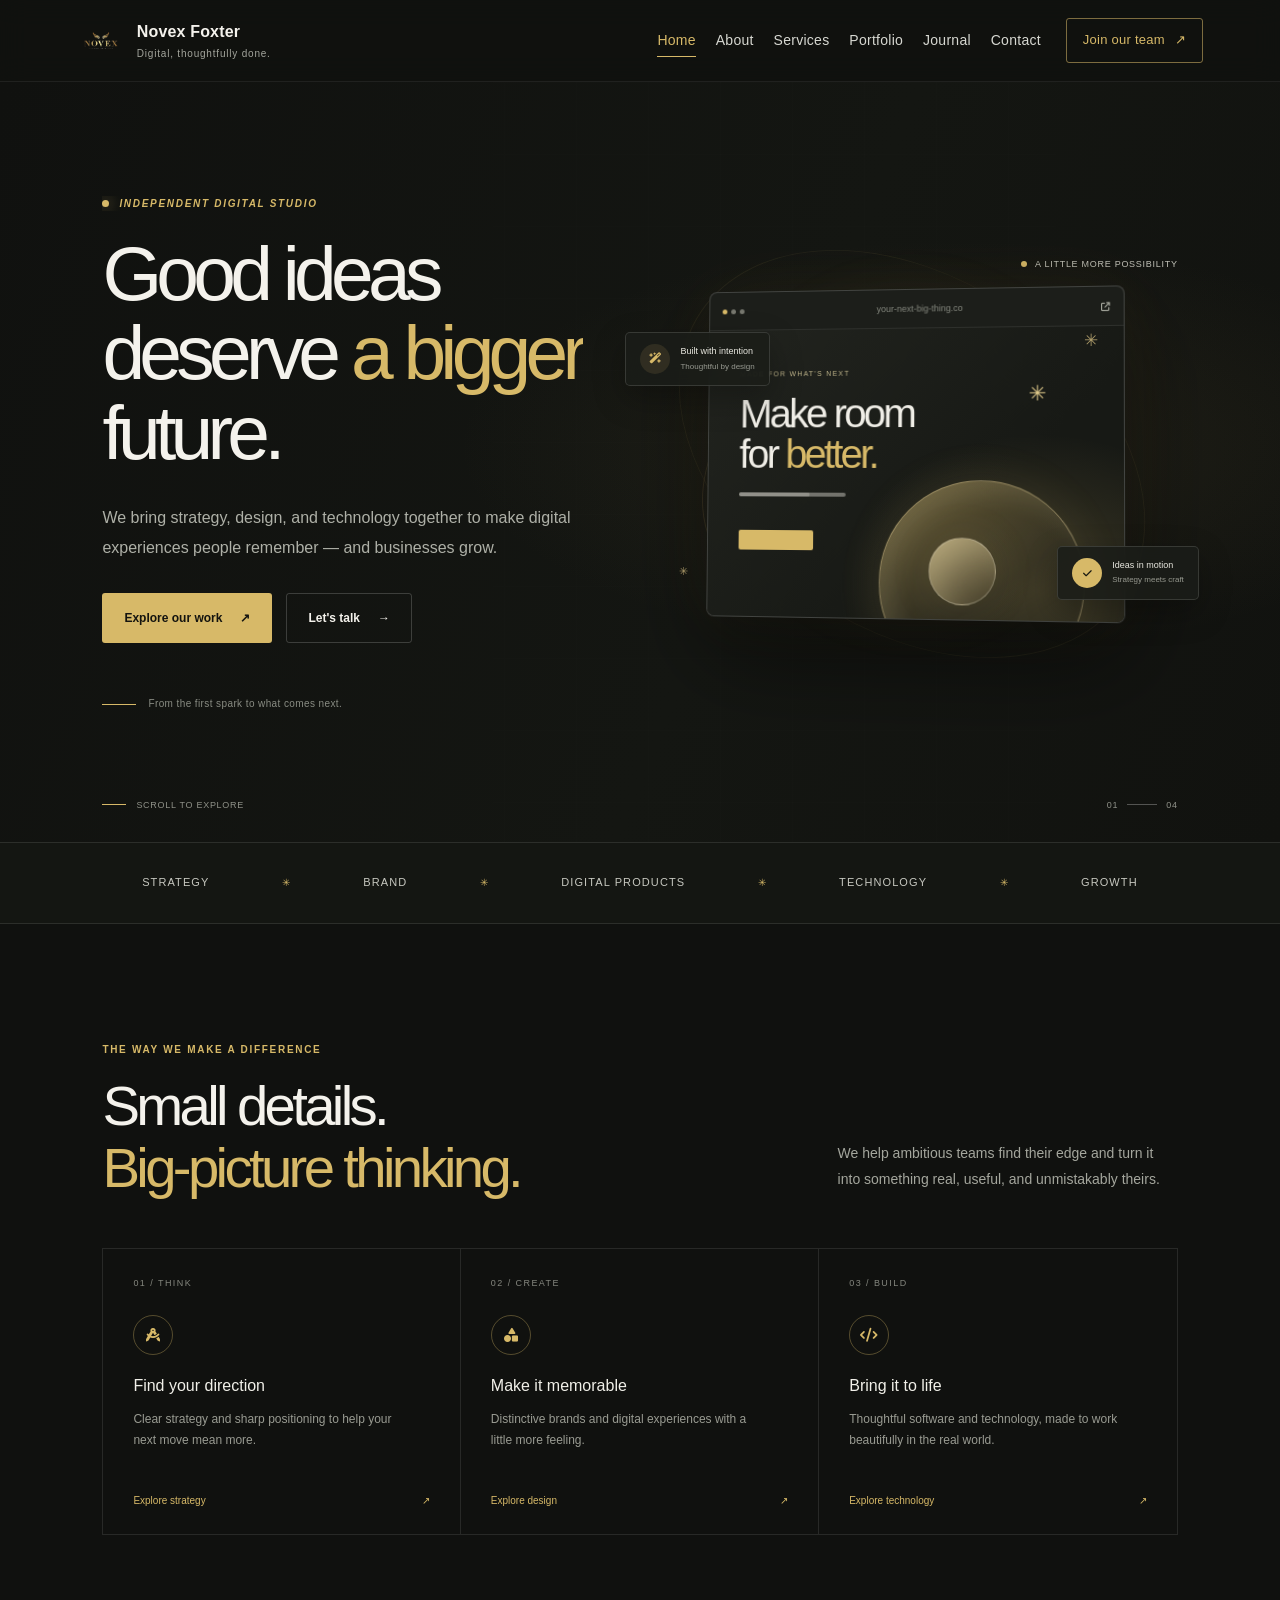
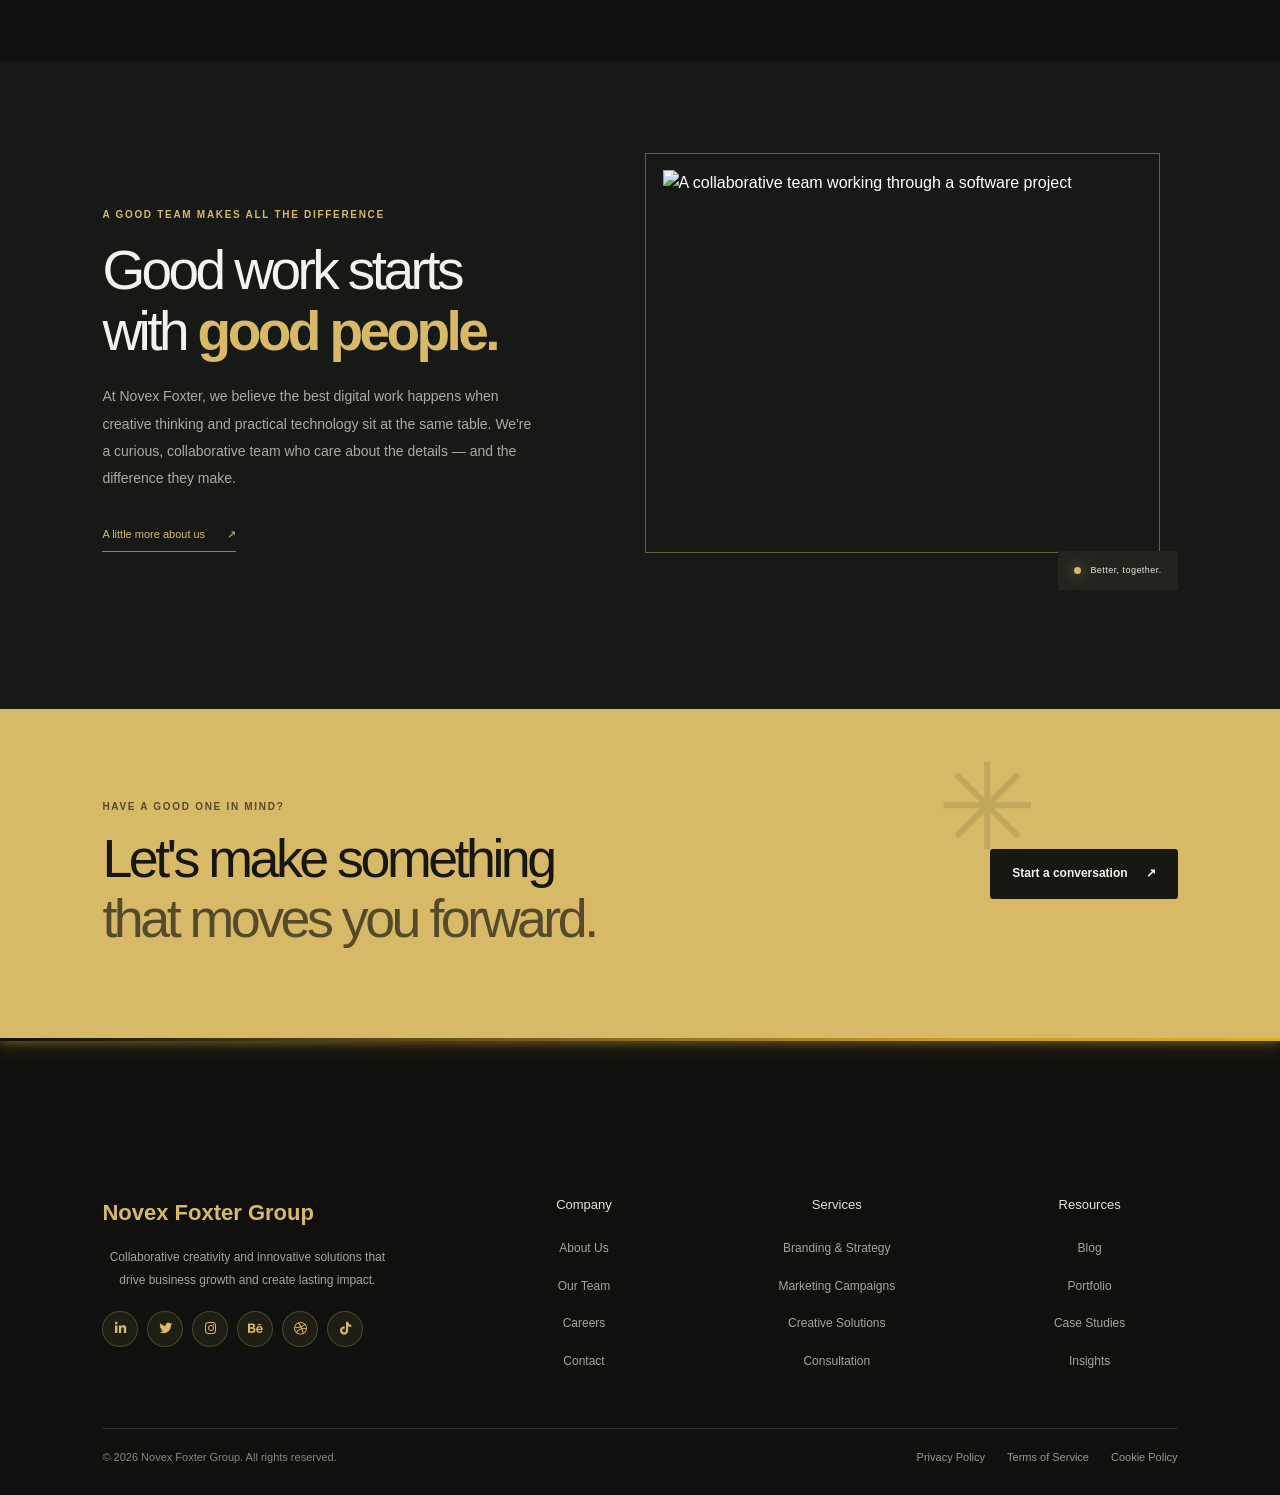
==== commit 9429f6d3: "UI updated" ====
--- a/index.html
+++ b/index.html
@@ -3,170 +3,232 @@
 <head>
   <meta charset="UTF-8" />
   <meta name="viewport" content="width=device-width, initial-scale=1.0" />
-  <title>Home | Novex Foxter</title>
+  <meta name="theme-color" content="#10110f" />
+  <meta name="description" content="Novex Foxter creates thoughtful digital experiences, brands, and software that help ambitious businesses move forward." />
+  <title>Novex Foxter | Digital ideas, made real</title>
+  <link rel="icon" type="image/png" href="Pictures/Novex Foxter Logo.png" />
+  <link rel="preconnect" href="https://fonts.googleapis.com" />
+  <link rel="preconnect" href="https://fonts.gstatic.com" crossorigin />
+  <link href="https://fonts.googleapis.com/css2?family=Poppins:wght@400;500;600;700&family=Roboto:wght@400;500&display=swap" rel="stylesheet" />
+  <link href="https://cdnjs.cloudflare.com/ajax/libs/font-awesome/6.4.0/css/all.min.css" rel="stylesheet" />
   <link rel="stylesheet" href="Novex.css" />
-  <link rel="icon" type="image/png" href="Pictures/Novex Foxter Logo.png" />
-  <link rel="stylesheet" href="https://unpkg.com/aos@2.3.1/dist/aos.css" />
-  <link href="https://fonts.googleapis.com/css2?family=Poppins:wght@400;600&family=Roboto:wght@300;400&display=swap" rel="stylesheet">
-  <link href="https://cdnjs.cloudflare.com/ajax/libs/font-awesome/6.4.0/css/all.min.css" rel="stylesheet">
-  <link href="https://cdn.jsdelivr.net/npm/aos@2.3.4/dist/aos.css" rel="stylesheet" />
+  <link rel="stylesheet" href="Home.css" />
+  <link rel="stylesheet" href="Site-chrome.css" />
 </head>
-<body>
-<header class="header" data-aos="fade-down">
-  <div class="logo">
-    <a href="index.html"><img src="Pictures/Novex Foxter Logo.png" alt="Novex Logo" /></a>
-    <p>"Nation's Software Provider"</p>
+<body class="home-page">
+  <header class="header">
+    <a class="logo" href="index.html" aria-label="Novex Foxter home">
+      <img src="Pictures/Novex Foxter Logo.png" alt="" />
+      <span class="logo-copy">
+        <strong>Novex Foxter</strong>
+        <span>Digital, thoughtfully done.</span>
+      </span>
+    </a>
+
+    <button class="hamburger" type="button" aria-label="Open navigation" aria-expanded="false" aria-controls="primary-navigation">
+      <span></span>
+      <span></span>
+      <span></span>
+    </button>
+
+    <nav class="nav" id="primary-navigation" aria-label="Main navigation">
+      <ul>
+        <li><a href="index.html" aria-current="page">Home</a></li>
+        <li><a href="about.html">About</a></li>
+        <li><a href="Services.html">Services</a></li>
+        <li><a href="Portfolio.html">Portfolio</a></li>
+        <li><a href="Blog.html">Journal</a></li>
+        <li><a href="contact.html">Contact</a></li>
+        <li class="cta"><a class="cta-button" href="career.html">Join our team <span aria-hidden="true">↗</span></a></li>
+      </ul>
+    </nav>
+  </header>
+
+  <main>
+    <section class="hero" id="home">
+      <div class="hero-grid" aria-hidden="true"></div>
+      <div class="hero-shell">
+        <div class="hero-copy">
+          <p class="eyebrow"><span class="status-dot"></span> Independent digital studio</p>
+          <h1>Good ideas deserve <span>a bigger</span> future.</h1>
+          <p class="hero-intro">We bring strategy, design, and technology together to make digital experiences people remember — and businesses grow.</p>
+          <div class="hero-actions">
+            <a class="button button-primary" href="Portfolio.html">Explore our work <span aria-hidden="true">↗</span></a>
+            <a class="button button-quiet" href="contact.html">Let's talk <span aria-hidden="true">→</span></a>
+          </div>
+          <div class="hero-note">
+            <span class="note-line"></span>
+            <p>From the first spark to what comes next.</p>
+          </div>
+        </div>
+
+        <div class="hero-art" role="img" aria-label="A preview of a digital product design">
+          <div class="art-orbit orbit-one"></div>
+          <div class="art-orbit orbit-two"></div>
+          <div class="art-glow"></div>
+          <div class="art-label"><span></span> A little more possibility</div>
+          <div class="art-window">
+            <div class="window-top">
+              <div class="window-dots"><i></i><i></i><i></i></div>
+              <span>your-next-big-thing.co</span>
+              <i class="fa-solid fa-arrow-up-right-from-square" aria-hidden="true"></i>
+            </div>
+            <div class="window-content">
+              <div class="window-kicker">MADE FOR WHAT'S NEXT</div>
+              <div class="window-heading">Make room<br />for <span>better.</span></div>
+              <div class="window-description"></div>
+              <div class="window-button"></div>
+              <div class="window-shape shape-large"></div>
+              <div class="window-shape shape-small"></div>
+              <div class="window-sparkle">✳</div>
+            </div>
+          </div>
+          <div class="float-card float-card-top"><span class="float-icon"><i class="fa-solid fa-wand-magic-sparkles" aria-hidden="true"></i></span><span><strong>Built with intention</strong><small>Thoughtful by design</small></span></div>
+          <div class="float-card float-card-bottom"><span class="float-check"><i class="fa-solid fa-check" aria-hidden="true"></i></span><span><strong>Ideas in motion</strong><small>Strategy meets craft</small></span></div>
+          <span class="art-sparkle sparkle-one" aria-hidden="true">✳</span>
+          <span class="art-sparkle sparkle-two" aria-hidden="true">✳</span>
+        </div>
+      </div>
+      <a class="scroll-cue" href="#services"><span></span> Scroll to explore</a>
+      <div class="hero-index" aria-hidden="true">01 <span></span> 04</div>
+    </section>
+
+    <section class="intro-strip" aria-label="What we do">
+      <div class="intro-strip-inner">
+        <span>Strategy</span><i aria-hidden="true">✳</i>
+        <span>Brand</span><i aria-hidden="true">✳</i>
+        <span>Digital products</span><i aria-hidden="true">✳</i>
+        <span>Technology</span><i aria-hidden="true">✳</i>
+        <span>Growth</span>
+      </div>
+    </section>
+
+    <section class="services-preview" id="services">
+      <div class="section-shell">
+        <div class="section-heading">
+          <div>
+            <p class="eyebrow section-eyebrow">The way we make a difference</p>
+            <h2>Small details.<br /><span>Big-picture thinking.</span></h2>
+          </div>
+          <p class="section-intro">We help ambitious teams find their edge and turn it into something real, useful, and unmistakably theirs.</p>
+        </div>
+
+        <div class="service-cards">
+          <a class="service-card" href="Services.html">
+            <span class="service-number">01 / THINK</span>
+            <span class="service-icon"><i class="fa-solid fa-compass-drafting" aria-hidden="true"></i></span>
+            <h3>Find your direction</h3>
+            <p>Clear strategy and sharp positioning to help your next move mean more.</p>
+            <span class="service-link">Explore strategy <span aria-hidden="true">↗</span></span>
+          </a>
+          <a class="service-card" href="Services.html">
+            <span class="service-number">02 / CREATE</span>
+            <span class="service-icon"><i class="fa-solid fa-shapes" aria-hidden="true"></i></span>
+            <h3>Make it memorable</h3>
+            <p>Distinctive brands and digital experiences with a little more feeling.</p>
+            <span class="service-link">Explore design <span aria-hidden="true">↗</span></span>
+          </a>
+          <a class="service-card" href="Services.html">
+            <span class="service-number">03 / BUILD</span>
+            <span class="service-icon"><i class="fa-solid fa-code" aria-hidden="true"></i></span>
+            <h3>Bring it to life</h3>
+            <p>Thoughtful software and technology, made to work beautifully in the real world.</p>
+            <span class="service-link">Explore technology <span aria-hidden="true">↗</span></span>
+          </a>
+        </div>
+      </div>
+    </section>
+
+    <section class="about-preview" id="about">
+      <div class="about-container">
+        <div class="about-text">
+          <p class="eyebrow section-eyebrow">A good team makes all the difference</p>
+          <h2>Good work starts<br />with <span class="gold">good people.</span></h2>
+          <p>At Novex Foxter, we believe the best digital work happens when creative thinking and practical technology sit at the same table. We're a curious, collaborative team who care about the details — and the difference they make.</p>
+          <a href="about.html" class="about-btn">A little more about us <span aria-hidden="true">↗</span></a>
+        </div>
+        <div class="about-image">
+          <img src="https://ddi-dev.com/uploads/agile-software-development-team-structure.png" alt="A collaborative team working through a software project" loading="lazy" />
+          <span class="image-caption"><span></span> Better, together.</span>
+        </div>
+      </div>
+    </section>
+
+    <section class="contact-banner">
+      <div class="contact-banner-inner">
+        <div>
+          <p class="eyebrow">Have a good one in mind?</p>
+          <h2>Let's make something<br /><span>that moves you forward.</span></h2>
+        </div>
+        <a class="button button-light" href="contact.html">Start a conversation <span aria-hidden="true">↗</span></a>
+        <span class="banner-star" aria-hidden="true">✳</span>
+      </div>
+    </section>
+  </main>
+
+  <div class="footer-top" aria-hidden="true">
+    <div class="gold-line"></div>
+    <svg class="wave" viewBox="0 0 1440 120" preserveAspectRatio="none">
+      <path fill="#10110f" d="M0,64L60,58C120,53,240,43,360,48C480,53,600,75,720,80C840,85,960,75,1080,58C1200,43,1320,21,1380,10L1440,0L1440,120L0,120Z"></path>
+    </svg>
   </div>
 
-  <!--Hamburger -->
-  <div class="hamburger">
-    <span></span>
-    <span></span>
-    <span></span>
-  </div>
-
-  <nav class="nav">
-    <ul>
-      <li><a href="index.html">Home</a></li>
-      <li><a href="about.html">About Us</a></li>
-      <li><a href="Services.html">Services</a></li>
-      <li><a href="Portfolio.html">Portfolio</a></li>
-      <li><a href="Blog.html">Blog</a></li>
-      <li><a href="contact.html">Contact</a></li>
-        <li class="cta">
-          <button class="cta-button" onclick="window.location.href='career.html'">Join Us</button>
-        </li>
-    </ul>
-  </nav>
-
-  <div class="header-right">
-    <input class="Search" placeholder="Search..." />
-  </div>
-</header>
-
-<section id="home" class="hero">
-  <div class="content">
-    <h1 id="hero-title"></h1>
-    <p id="hero-subtitle"></p>
-  </div>
-
-  <div class="button-container">
-    <button class="work-button" onclick="window.location.href='Portfolio.html'">View Our Work</button>
-    <button class="contact-button" onclick="window.location.href='Login.html'">Get in Touch</button>
-  </div>
-</section>
-<section class="about-preview">
-  <div class="about-container" data-aos="fade-up">
-    <div class="about-text">
-      <h2>Who We Are</h2>
-      <p>
-        At <span class="gold">Novex Foxter</span>, we believe in transforming brands and businesses through powerful digital solutions. Our passionate team blends creativity, strategy, and technology to deliver next-level branding and marketing experiences.
-      </p>
-      <a href="about.html" class="about-btn">Learn More About Us</a>
+  <footer class="footer">
+    <div class="footer-container">
+      <div class="footer-column footer-brand">
+        <h2>Novex Foxter Group</h2>
+        <p>Collaborative creativity and innovative solutions that drive business growth and create lasting impact.</p>
+        <div class="social-icons">
+          <a href="#" aria-label="LinkedIn"><i class="fab fa-linkedin-in" aria-hidden="true"></i></a>
+          <a href="#" aria-label="Twitter"><i class="fab fa-twitter" aria-hidden="true"></i></a>
+          <a href="#" aria-label="Instagram"><i class="fab fa-instagram" aria-hidden="true"></i></a>
+          <a href="#" aria-label="Behance"><i class="fab fa-behance" aria-hidden="true"></i></a>
+          <a href="#" aria-label="Dribbble"><i class="fab fa-dribbble" aria-hidden="true"></i></a>
+          <a href="#" aria-label="TikTok"><i class="fab fa-tiktok" aria-hidden="true"></i></a>
+        </div>
+      </div>
+      <div class="footer-column">
+        <h3>Company</h3>
+        <ul>
+          <li><a href="about.html">About Us</a></li>
+          <li><a href="about.html#team">Our Team</a></li>
+          <li><a href="career.html">Careers</a></li>
+          <li><a href="contact.html">Contact</a></li>
+        </ul>
+      </div>
+      <div class="footer-column">
+        <h3>Services</h3>
+        <ul>
+          <li><a href="Services.html">Branding &amp; Strategy</a></li>
+          <li><a href="Services.html">Marketing Campaigns</a></li>
+          <li><a href="Services.html">Creative Solutions</a></li>
+          <li><a href="Services.html">Consultation</a></li>
+        </ul>
+      </div>
+      <div class="footer-column">
+        <h3>Resources</h3>
+        <ul>
+          <li><a href="Blog.html">Blog</a></li>
+          <li><a href="Portfolio.html">Portfolio</a></li>
+          <li><a href="Portfolio.html">Case Studies</a></li>
+          <li><a href="Blog.html">Insights</a></li>
+        </ul>
+      </div>
     </div>
-    <div class="about-image">
-      <img src="https://ddi-dev.com/uploads/agile-software-development-team-structure.png" alt="Novex Foxter Team" />
+    <hr />
+    <div class="footer-bottom">
+      <p>© 2026 Novex Foxter Group. All rights reserved.</p>
+      <div class="footer-links">
+        <a href="#">Privacy Policy</a>
+        <a href="#">Terms of Service</a>
+        <a href="#">Cookie Policy</a>
+      </div>
     </div>
-  </div>
-</section>
-<div class="footer-top">
-
-    <div class="gold-line"></div>
-
-    <svg class="wave"
-         viewBox="0 0 1440 120"
-         preserveAspectRatio="none">
-
-        <path fill="#000"
-        d="M0,64L60,58C120,53,240,43,360,48C480,53,600,75,720,80C840,85,960,75,1080,58C1200,43,1320,21,1380,10L1440,0L1440,120L0,120Z">
-        </path>
-
-    </svg>
-
-</div>
-<footer class="footer">
-    <div class="footer-container">
-
-        <!-- Company Info -->
-        <div class="footer-column footer-brand">
-            <h2>Novex Foxter Group</h2>
-
-            <p>
-                Collaborative creativity and innovative
-                solutions that drive business growth and
-                create lasting impact.
-            </p>
-
-<div class="social-icons">
-    <a href="#"><i class="fab fa-linkedin-in"></i></a>
-    <a href="#"><i class="fab fa-twitter"></i></a>
-    <a href="#"><i class="fab fa-instagram"></i></a>
-    <a href="#"><i class="fab fa-behance"></i></a>
-    <a href="#"><i class="fab fa-dribbble"></i></a>
-    <a href="#"><i class="fab fa-tiktok"></i></a>
-</div>
-        </div>
-
-        <!-- Company -->
-        <div class="footer-column">
-            <h3>Company</h3>
-
-            <ul>
-                <li><a href="#">About Us</a></li>
-                <li><a href="#">Our Team</a></li>
-                <li><a href="#">Careers</a></li>
-                <li><a href="#">Contact</a></li>
-            </ul>
-        </div>
-
-        <!-- Services -->
-        <div class="footer-column">
-            <h3>Services</h3>
-
-            <ul>
-                <li><a href="#">Branding & Strategy</a></li>
-                <li><a href="#">Marketing Campaigns</a></li>
-                <li><a href="#">Creative Solutions</a></li>
-                <li><a href="#">Consultation</a></li>
-            </ul>
-        </div>
-
-        <!-- Resources -->
-        <div class="footer-column">
-            <h3>Resources</h3>
-
-            <ul>
-                <li><a href="#">Blog</a></li>
-                <li><a href="#">Portfolio</a></li>
-                <li><a href="#">Case Studies</a></li>
-                <li><a href="#">Insights</a></li>
-            </ul>
-        </div>
-
-    </div>
-
-    <hr>
-
-    <div class="footer-bottom">
-
-        <p>© 2026 Novex Foxter Group. All rights reserved.</p>
-
-        <div class="footer-links">
-            <a href="#">Privacy Policy</a>
-            <a href="#">Terms of Service</a>
-            <a href="#">Cookie Policy</a>
-        </div>
-
-    </div>
-
-</footer>
-<script src="Novex.js"></script>
-    <script src="https://unpkg.com/aos@2.3.1/dist/aos.js"></script>
-  <script>
-    AOS.init({ duration: 1200 });
-  </script>
-  <button id="backToTop" title="Back to Top">
-    <i class="fas fa-arrow-up"></i>
-</button>
+  </footer>
+
+  <button id="backToTop" type="button" aria-label="Back to top" title="Back to top">
+    <i class="fas fa-arrow-up" aria-hidden="true"></i>
+  </button>
+  <script src="Novex.js"></script>
 </body>
-</html>    +</html>
--- a/Home.css
+++ b/Home.css
@@ -0,0 +1,1319 @@
+.home-page {
+  --home-bg: #10110f;
+  --home-panel: #171916;
+  --home-panel-light: #1e211c;
+  --home-text: #f4f2ec;
+  --home-muted: #a4a69d;
+  --home-gold: #d7b968;
+  --home-line: rgba(255, 255, 255, 0.1);
+  background: var(--home-bg);
+  color: var(--home-text);
+  font-family: "Poppins", "Roboto", sans-serif;
+  overflow-x: clip;
+}
+
+.home-page a {
+  color: inherit;
+}
+
+.home-page .header {
+  min-height: 82px;
+  padding: 0 clamp(22px, 6vw, 96px);
+  background: rgba(16, 17, 15, 0.94);
+  border-bottom: 1px solid rgba(255, 255, 255, 0.07);
+  gap: 26px;
+}
+
+.home-page .logo {
+  flex-shrink: 0;
+  gap: 12px;
+  color: var(--home-text);
+  text-align: left;
+  text-decoration: none;
+}
+
+.home-page .logo img {
+  width: 48px;
+  height: 48px;
+  object-fit: contain;
+}
+
+.home-page .logo-copy,
+.home-page .logo-copy span {
+  display: block;
+}
+
+.home-page .logo-copy strong {
+  font-size: 16px;
+  letter-spacing: 0.01em;
+}
+
+.home-page .logo-copy span {
+  margin-top: 2px;
+  color: var(--home-muted);
+  font-size: 10px;
+  font-weight: 400;
+  letter-spacing: 0.08em;
+}
+
+.home-page .nav {
+  margin-left: auto;
+}
+
+.home-page .nav ul {
+  align-items: center;
+  gap: clamp(9px, 1.55vw, 23px);
+}
+
+.home-page .nav a {
+  margin-left: 0;
+  padding: 10px 0;
+  color: #d7d8d1;
+  font-size: 12px;
+  font-weight: 500;
+  letter-spacing: 0.02em;
+  white-space: nowrap;
+}
+
+.home-page .nav a[aria-current="page"],
+.home-page .nav a:hover {
+  color: var(--home-gold);
+}
+
+.home-page .nav .cta {
+  margin-left: 6px;
+}
+
+.home-page .nav .cta-button {
+  display: inline-flex;
+  align-items: center;
+  gap: 10px;
+  padding: 11px 16px;
+  border: 1px solid rgba(215, 185, 104, 0.55);
+  border-radius: 3px;
+  background: transparent;
+  color: var(--home-gold);
+  font-family: inherit;
+  font-size: 13px;
+  font-weight: 500;
+  text-decoration: none;
+  transition: background 180ms ease, color 180ms ease, transform 180ms ease;
+}
+
+.home-page .nav .cta-button:hover {
+  transform: translateY(-2px);
+  background: var(--home-gold);
+  color: var(--home-bg);
+}
+
+.home-page .hamburger {
+  border: 0;
+  background: transparent;
+}
+
+.home-page .hero {
+  min-height: min(760px, calc(100svh - 82px));
+  height: auto;
+  padding: 80px clamp(22px, 8vw, 128px) 96px;
+  isolation: isolate;
+  background:
+    radial-gradient(ellipse at 75% 48%, rgba(108, 93, 54, 0.16), transparent 37%),
+    linear-gradient(112deg, #10110f 0%, #141612 58%, #11120f 100%);
+}
+
+.home-page .hero-grid {
+  position: absolute;
+  z-index: -1;
+  inset: 0;
+  pointer-events: none;
+  opacity: 0.18;
+  background-image: linear-gradient(rgba(255, 255, 255, 0.045) 1px, transparent 1px), linear-gradient(90deg, rgba(255, 255, 255, 0.045) 1px, transparent 1px);
+  background-size: 72px 72px;
+  mask-image: linear-gradient(90deg, transparent 12%, #000 65%, transparent);
+}
+
+.home-page .hero-shell {
+  display: grid;
+  grid-template-columns: minmax(0, 0.95fr) minmax(390px, 1.05fr);
+  align-items: center;
+  gap: clamp(34px, 5vw, 84px);
+  width: min(1240px, 100%);
+  min-height: 510px;
+  margin: 0 auto;
+}
+
+.home-page .hero-copy {
+  position: relative;
+  z-index: 2;
+  max-width: 590px;
+  text-align: left;
+}
+
+.home-page .eyebrow {
+  display: flex;
+  align-items: center;
+  gap: 10px;
+  margin-bottom: 23px;
+  color: var(--home-gold);
+  font-size: 10px;
+  font-weight: 600;
+  letter-spacing: 0.17em;
+  line-height: 1.5;
+  text-transform: uppercase;
+}
+
+.status-dot,
+.image-caption span {
+  width: 7px;
+  height: 7px;
+  flex: 0 0 7px;
+  border-radius: 50%;
+  background: var(--home-gold);
+  box-shadow: 0 0 14px rgba(215, 185, 104, 0.7);
+}
+
+.home-page .hero h1 {
+  max-width: 660px;
+  margin: 0 0 22px;
+  color: var(--home-text);
+  font-size: clamp(46px, 6vw, 78px);
+  font-style: normal;
+  font-weight: 500;
+  letter-spacing: -0.075em;
+  line-height: 1.04;
+  white-space: normal;
+  animation: home-rise 700ms ease both;
+  border: 0;
+}
+
+.home-page .hero h1 span,
+.section-heading h2 span,
+.about-text h2 .gold,
+.contact-banner h2 span {
+  color: var(--home-gold);
+}
+
+.home-page .hero-intro {
+  max-width: 475px;
+  margin-bottom: 30px;
+  color: #aeb0a7;
+  font-size: 16px;
+  font-style: normal;
+  line-height: 1.9;
+  white-space: normal;
+  animation: home-rise 800ms 100ms ease both;
+}
+
+.home-page .hero-actions {
+  display: flex;
+  flex-wrap: wrap;
+  align-items: center;
+  gap: 14px;
+}
+
+.home-page .button {
+  display: inline-flex;
+  min-height: 50px;
+  align-items: center;
+  justify-content: center;
+  gap: 18px;
+  padding: 0 21px;
+  border: 1px solid transparent;
+  border-radius: 3px;
+  font-size: 12px;
+  font-weight: 600;
+  text-decoration: none;
+  transition: transform 180ms ease, background 180ms ease, border-color 180ms ease, color 180ms ease;
+}
+
+.home-page .button:hover {
+  transform: translateY(-3px);
+}
+
+.home-page .button-primary {
+  background: var(--home-gold);
+  color: #14140f;
+}
+
+.home-page .button-primary:hover {
+  background: #e7d08c;
+}
+
+.home-page .button-quiet {
+  border-color: rgba(255, 255, 255, 0.18);
+  color: var(--home-text);
+}
+
+.home-page .button-quiet:hover {
+  border-color: var(--home-gold);
+  color: var(--home-gold);
+}
+
+.home-page .hero-note {
+  display: flex;
+  align-items: center;
+  gap: 12px;
+  margin-top: 53px;
+}
+
+.home-page .note-line {
+  width: 34px;
+  height: 1px;
+  background: var(--home-gold);
+}
+
+.home-page .hero-note p {
+  margin: 0;
+  color: #898c83;
+  font-size: 10px;
+  font-style: normal;
+  letter-spacing: 0.04em;
+  white-space: normal;
+}
+
+.home-page .hero-art {
+  position: relative;
+  display: grid;
+  min-height: 470px;
+  place-items: center;
+  isolation: isolate;
+}
+
+.home-page .art-glow {
+  position: absolute;
+  z-index: -1;
+  width: min(83%, 400px);
+  aspect-ratio: 1;
+  border-radius: 50%;
+  background: radial-gradient(circle, rgba(207, 176, 92, 0.19), rgba(168, 140, 76, 0.05) 45%, transparent 72%);
+  filter: blur(9px);
+  animation: home-pulse 6s ease-in-out infinite alternate;
+}
+
+.home-page .art-orbit {
+  position: absolute;
+  z-index: -1;
+  width: min(87%, 440px);
+  aspect-ratio: 1;
+  border: 1px solid rgba(215, 185, 104, 0.14);
+  border-radius: 50%;
+  transform: rotate(-24deg) scaleY(0.68);
+}
+
+.home-page .orbit-two {
+  width: min(100%, 510px);
+  border-color: rgba(215, 185, 104, 0.08);
+  transform: rotate(34deg) scaleY(0.69);
+}
+
+.home-page .art-label {
+  position: absolute;
+  top: 8%;
+  right: 0;
+  display: flex;
+  align-items: center;
+  gap: 8px;
+  color: #c5c5bb;
+  font-size: 9px;
+  letter-spacing: 0.08em;
+  text-transform: uppercase;
+}
+
+.home-page .art-label span {
+  width: 6px;
+  height: 6px;
+  border-radius: 50%;
+  background: var(--home-gold);
+}
+
+.home-page .art-window {
+  position: relative;
+  width: min(82%, 420px);
+  overflow: hidden;
+  border: 1px solid rgba(255, 255, 255, 0.17);
+  border-radius: 8px;
+  background: #1c1e1a;
+  box-shadow: 0 35px 100px rgba(0, 0, 0, 0.55), 0 0 70px rgba(205, 172, 85, 0.08);
+  transform: perspective(1200px) rotateY(-7deg) rotateX(2deg);
+  animation: home-float 7s ease-in-out infinite;
+}
+
+.home-page .window-top {
+  display: flex;
+  height: 39px;
+  align-items: center;
+  justify-content: space-between;
+  padding: 0 13px;
+  border-bottom: 1px solid rgba(255, 255, 255, 0.08);
+  color: #84877e;
+  font-family: "Roboto", sans-serif;
+  font-size: 9px;
+}
+
+.home-page .window-top > i {
+  color: #a7a99f;
+  font-size: 9px;
+}
+
+.home-page .window-dots {
+  display: flex;
+  gap: 4px;
+}
+
+.home-page .window-dots i {
+  width: 5px;
+  height: 5px;
+  border-radius: 50%;
+  background: #77786f;
+}
+
+.home-page .window-dots i:first-child {
+  background: #d7b968;
+}
+
+.home-page .window-content {
+  position: relative;
+  min-height: 290px;
+  overflow: hidden;
+  padding: 39px 32px;
+  background: radial-gradient(ellipse at 80% 90%, rgba(215, 185, 104, 0.2), transparent 42%), linear-gradient(135deg, #22241f, #171915 65%);
+}
+
+.home-page .window-kicker {
+  position: relative;
+  z-index: 1;
+  color: #c4b98e;
+  font-size: 7px;
+  letter-spacing: 0.2em;
+}
+
+.home-page .window-heading {
+  position: relative;
+  z-index: 1;
+  margin-top: 15px;
+  color: #f0eee7;
+  font-size: clamp(28px, 3.2vw, 42px);
+  font-weight: 500;
+  letter-spacing: -0.07em;
+  line-height: 0.99;
+}
+
+.home-page .window-heading span {
+  color: var(--home-gold);
+}
+
+.home-page .window-description,
+.home-page .window-button {
+  position: relative;
+  z-index: 1;
+  width: 110px;
+  height: 4px;
+  margin-top: 19px;
+  border-radius: 4px;
+  background: rgba(236, 234, 224, 0.42);
+}
+
+.home-page .window-description::after {
+  display: block;
+  width: 73px;
+  height: 4px;
+  margin-top: 8px;
+  border-radius: inherit;
+  background: rgba(236, 234, 224, 0.24);
+  content: "";
+}
+
+.home-page .window-button {
+  width: 77px;
+  height: 20px;
+  margin-top: 34px;
+  border-radius: 2px;
+  background: var(--home-gold);
+}
+
+.home-page .window-shape {
+  position: absolute;
+  right: 9%;
+  bottom: -23%;
+  width: 49%;
+  aspect-ratio: 1;
+  border: 1px solid rgba(238, 216, 157, 0.45);
+  border-radius: 50%;
+  background: linear-gradient(145deg, rgba(215, 185, 104, 0.42), rgba(79, 70, 48, 0.14) 55%, transparent 70%);
+  box-shadow: inset 13px 12px 25px rgba(255, 235, 184, 0.12), 0 0 45px rgba(215, 185, 104, 0.1);
+}
+
+.home-page .shape-small {
+  right: 30%;
+  bottom: 5%;
+  width: 16%;
+  border-color: rgba(244, 235, 207, 0.34);
+  background: linear-gradient(145deg, rgba(231, 212, 160, 0.64), rgba(89, 77, 48, 0.3));
+}
+
+.home-page .window-sparkle {
+  position: absolute;
+  top: 17%;
+  right: 18%;
+  color: #e0ca8b;
+  font-size: 21px;
+  animation: home-spin 14s linear infinite;
+}
+
+.home-page .float-card {
+  position: absolute;
+  z-index: 2;
+  display: flex;
+  align-items: center;
+  gap: 10px;
+  padding: 11px 14px;
+  border: 1px solid rgba(255, 255, 255, 0.13);
+  border-radius: 5px;
+  background: rgba(27, 29, 25, 0.88);
+  box-shadow: 0 12px 32px rgba(0, 0, 0, 0.27);
+  backdrop-filter: blur(12px);
+}
+
+.home-page .float-card-top {
+  top: 24%;
+  left: -4%;
+  animation: home-float 6s 0.3s ease-in-out infinite;
+}
+
+.home-page .float-card-bottom {
+  right: -4%;
+  bottom: 19%;
+  animation: home-float 6.5s 0.7s ease-in-out infinite;
+}
+
+.home-page .float-card strong,
+.home-page .float-card small {
+  display: block;
+}
+
+.home-page .float-card strong {
+  color: #e9e8e0;
+  font-size: 9px;
+  font-weight: 500;
+}
+
+.home-page .float-card small {
+  margin-top: 2px;
+  color: #979990;
+  font-size: 8px;
+}
+
+.home-page .float-icon,
+.home-page .float-check {
+  display: grid;
+  width: 30px;
+  height: 30px;
+  flex: 0 0 30px;
+  place-items: center;
+  border-radius: 50%;
+  background: rgba(215, 185, 104, 0.12);
+  color: var(--home-gold);
+  font-size: 11px;
+}
+
+.home-page .float-check {
+  background: var(--home-gold);
+  color: #171811;
+  font-size: 10px;
+}
+
+.home-page .art-sparkle {
+  position: absolute;
+  color: rgba(221, 197, 133, 0.75);
+}
+
+.home-page .sparkle-one {
+  top: 23%;
+  right: 15%;
+  font-size: 17px;
+}
+
+.home-page .sparkle-two {
+  bottom: 23%;
+  left: 6%;
+  font-size: 11px;
+}
+
+.home-page .scroll-cue,
+.home-page .hero-index {
+  position: absolute;
+  bottom: 30px;
+  color: #8f9188;
+  font-size: 9px;
+  letter-spacing: 0.08em;
+  text-decoration: none;
+  text-transform: uppercase;
+}
+
+.home-page .scroll-cue {
+  left: clamp(22px, 8vw, 128px);
+  display: flex;
+  align-items: center;
+  gap: 10px;
+}
+
+.home-page .scroll-cue span {
+  width: 24px;
+  height: 1px;
+  background: var(--home-gold);
+}
+
+.home-page .hero-index {
+  right: clamp(22px, 8vw, 128px);
+  display: flex;
+  align-items: center;
+  gap: 9px;
+}
+
+.home-page .hero-index span {
+  width: 30px;
+  height: 1px;
+  background: rgba(255, 255, 255, 0.28);
+}
+
+.home-page .intro-strip {
+  border-top: 1px solid var(--home-line);
+  border-bottom: 1px solid var(--home-line);
+  background: #141612;
+}
+
+.home-page .intro-strip-inner {
+  display: flex;
+  min-height: 80px;
+  align-items: center;
+  justify-content: space-around;
+  gap: 18px;
+  width: min(1050px, calc(100% - 44px));
+  margin: 0 auto;
+  color: #c7c8c0;
+  font-size: 11px;
+  font-weight: 500;
+  letter-spacing: 0.1em;
+  text-transform: uppercase;
+}
+
+.home-page .intro-strip-inner i {
+  color: var(--home-gold);
+  font-size: 10px;
+  font-style: normal;
+}
+
+.home-page .services-preview {
+  padding: 118px clamp(22px, 8vw, 128px) 126px;
+  background: var(--home-bg);
+}
+
+.home-page .section-shell {
+  width: min(1180px, 100%);
+  margin: 0 auto;
+}
+
+.home-page .section-heading {
+  display: flex;
+  align-items: flex-end;
+  justify-content: space-between;
+  gap: 40px;
+  margin-bottom: 49px;
+}
+
+.home-page .section-eyebrow {
+  margin-bottom: 18px;
+}
+
+.home-page .section-heading h2,
+.home-page .about-text h2 {
+  margin: 0;
+  color: var(--home-text);
+  font-size: clamp(35px, 4.4vw, 57px);
+  font-weight: 500;
+  letter-spacing: -0.065em;
+  line-height: 1.1;
+}
+
+.home-page .section-intro {
+  max-width: 340px;
+  margin: 0 0 6px;
+  color: var(--home-muted);
+  font-size: 14px;
+  line-height: 1.9;
+}
+
+.home-page .service-cards {
+  display: grid;
+  grid-template-columns: repeat(3, minmax(0, 1fr));
+  border-top: 1px solid var(--home-line);
+  border-bottom: 1px solid var(--home-line);
+}
+
+.home-page .service-card {
+  position: relative;
+  display: flex;
+  min-height: 285px;
+  flex-direction: column;
+  padding: 27px 30px 25px;
+  border: 0;
+  border-right: 1px solid var(--home-line);
+  border-radius: 0;
+  background: transparent;
+  color: var(--home-text);
+  text-align: left;
+  text-decoration: none;
+  transition: background 220ms ease, transform 220ms ease;
+}
+
+.home-page .service-card:first-child {
+  border-left: 1px solid var(--home-line);
+}
+
+.home-page .service-card:hover {
+  transform: translateY(-4px);
+  background: linear-gradient(180deg, rgba(215, 185, 104, 0.08), transparent);
+}
+
+.home-page .service-number {
+  color: #85877f;
+  font-size: 9px;
+  letter-spacing: 0.16em;
+}
+
+.home-page .service-icon {
+  display: grid;
+  width: 40px;
+  height: 40px;
+  margin: 25px 0 18px;
+  place-items: center;
+  border: 1px solid rgba(215, 185, 104, 0.35);
+  border-radius: 50%;
+  color: var(--home-gold);
+  font-size: 14px;
+}
+
+.home-page .service-card h3 {
+  margin: 0 0 10px;
+  color: #f1f0e9;
+  font-size: 16px;
+  font-weight: 500;
+}
+
+.home-page .service-card p {
+  max-width: 280px;
+  margin: 0;
+  color: #999b92;
+  font-size: 12px;
+  line-height: 1.8;
+}
+
+.home-page .service-link {
+  display: flex;
+  justify-content: space-between;
+  gap: 10px;
+  margin-top: auto;
+  padding-top: 24px;
+  color: var(--home-gold);
+  font-size: 10px;
+  font-weight: 500;
+}
+
+.home-page .about-preview {
+  position: relative;
+  padding: 109px clamp(22px, 8vw, 128px) 119px;
+  background: #171916;
+}
+
+.home-page .about-container {
+  display: grid;
+  grid-template-columns: minmax(0, 0.9fr) minmax(0, 1.1fr);
+  align-items: center;
+  gap: clamp(40px, 8vw, 110px);
+  width: min(1180px, 100%);
+}
+
+.home-page .about-text {
+  flex: initial;
+  min-width: 0;
+}
+
+.home-page .about-text h2 {
+  margin-bottom: 22px;
+  color: var(--home-text);
+  font-size: clamp(35px, 4.3vw, 55px);
+}
+
+.home-page .about-text p:not(.eyebrow) {
+  max-width: 460px;
+  margin: 0 0 27px;
+  color: #aaaca3;
+  font-size: 14px;
+  line-height: 1.95;
+}
+
+.home-page .about-btn {
+  display: inline-flex;
+  align-items: center;
+  gap: 22px;
+  padding: 0 0 8px;
+  border-bottom: 1px solid rgba(215, 185, 104, 0.65);
+  border-radius: 0;
+  background: transparent;
+  color: var(--home-gold);
+  font-size: 11px;
+  font-weight: 500;
+  text-decoration: none;
+  transition: gap 180ms ease, color 180ms ease;
+}
+
+.home-page .about-btn:hover {
+  transform: none;
+  gap: 29px;
+  background: transparent;
+  color: #f0d88f;
+}
+
+.home-page .about-image {
+  position: relative;
+  min-width: 0;
+  padding: 0 0 20px 20px;
+}
+
+.home-page .about-image::before {
+  position: absolute;
+  top: -17px;
+  right: 18px;
+  bottom: 37px;
+  left: 2px;
+  border: 1px solid rgba(215, 185, 104, 0.42);
+  content: "";
+}
+
+.home-page .about-image img {
+  position: relative;
+  display: block;
+  width: 100%;
+  height: clamp(260px, 32vw, 400px);
+  border: 0;
+  border-radius: 0;
+  object-fit: cover;
+  filter: saturate(0.78);
+  transition: filter 220ms ease, transform 220ms ease;
+}
+
+.home-page .about-image img:hover {
+  transform: none;
+  filter: saturate(1);
+  box-shadow: none;
+}
+
+.home-page .image-caption {
+  position: absolute;
+  right: 0;
+  bottom: 0;
+  display: flex;
+  align-items: center;
+  gap: 9px;
+  padding: 12px 16px;
+  background: #22241e;
+  color: #e5e3db;
+  font-size: 9px;
+  letter-spacing: 0.05em;
+}
+
+.home-page .contact-banner {
+  padding: 90px clamp(22px, 8vw, 128px);
+  background: var(--home-gold);
+  color: #161710;
+}
+
+.home-page .contact-banner-inner {
+  position: relative;
+  display: flex;
+  align-items: center;
+  justify-content: space-between;
+  gap: 35px;
+  width: min(1180px, 100%);
+  margin: 0 auto;
+}
+
+.home-page .contact-banner .eyebrow {
+  margin-bottom: 14px;
+  color: #554a2c;
+}
+
+.home-page .contact-banner h2 {
+  margin: 0;
+  color: #161710;
+  font-size: clamp(32px, 4.2vw, 54px);
+  font-weight: 500;
+  letter-spacing: -0.065em;
+  line-height: 1.12;
+}
+
+.home-page .contact-banner h2 span {
+  color: #554a2c;
+}
+
+.home-page .button-light {
+  flex-shrink: 0;
+  background: #171811;
+  color: #f4f2ec;
+}
+
+.home-page .button-light:hover {
+  background: #303126;
+}
+
+.home-page .banner-star {
+  position: absolute;
+  top: -52px;
+  right: 13%;
+  color: rgba(22, 23, 16, 0.11);
+  font-size: 120px;
+  line-height: 1;
+  pointer-events: none;
+}
+
+.home-page #backToTop {
+  right: 22px;
+  bottom: 22px;
+  width: 42px;
+  height: 42px;
+  border: 1px solid rgba(215, 185, 104, 0.55);
+  border-radius: 50%;
+  background: #1b1d18;
+  color: var(--home-gold);
+}
+
+.home-page #backToTop:hover {
+  background: var(--home-gold);
+  color: #171811;
+}
+
+@keyframes home-rise {
+  from { opacity: 0; transform: translateY(16px); }
+  to { opacity: 1; transform: translateY(0); }
+}
+
+@keyframes home-float {
+  0%, 100% { translate: 0 0; }
+  50% { translate: 0 -9px; }
+}
+
+@keyframes home-pulse {
+  from { opacity: 0.7; transform: scale(0.94); }
+  to { opacity: 1; transform: scale(1.05); }
+}
+
+@keyframes home-spin {
+  to { transform: rotate(360deg); }
+}
+
+@media (max-width: 1024px) {
+  .home-page .header {
+    padding-right: 28px;
+    padding-left: 28px;
+  }
+
+  .home-page .hero {
+    padding-right: 48px;
+    padding-left: 48px;
+  }
+
+  .home-page .hero-shell {
+    grid-template-columns: minmax(0, 0.9fr) minmax(350px, 1.1fr);
+    gap: 24px;
+  }
+
+  .home-page .float-card-top {
+    left: -1%;
+  }
+
+  .home-page .float-card-bottom {
+    right: -1%;
+  }
+
+  .home-page .services-preview,
+  .home-page .about-preview,
+  .home-page .contact-banner {
+    padding-right: 48px;
+    padding-left: 48px;
+  }
+}
+
+@media (max-width: 800px) {
+  .home-page .header {
+    min-height: 74px;
+    padding: 8px 22px;
+    gap: 12px;
+  }
+
+  .home-page .logo img {
+    width: 43px;
+    height: 43px;
+  }
+
+  .home-page .hamburger {
+    display: flex;
+    width: 40px;
+    height: 40px;
+    gap: 5px;
+    padding: 10px;
+    border: 1px solid rgba(255, 255, 255, 0.16);
+    border-radius: 3px;
+  }
+
+  .home-page .hamburger span {
+    height: 2px;
+  }
+
+  .home-page .nav {
+    position: absolute;
+    top: 100%;
+    right: 0;
+    left: 0;
+    display: block;
+    width: 100%;
+    max-height: 0;
+    margin: 0;
+    overflow: hidden;
+    border-bottom: 1px solid transparent;
+    background: rgba(16, 17, 15, 0.98);
+    opacity: 0;
+    transition: max-height 260ms ease, opacity 200ms ease, border-color 200ms ease;
+  }
+
+  .home-page .nav.nav-active {
+    display: block;
+    max-height: 520px;
+    border-color: var(--home-line);
+    opacity: 1;
+  }
+
+  .home-page .nav ul {
+    display: flex;
+    align-items: stretch;
+    gap: 0;
+    padding: 8px 22px 20px;
+  }
+
+  .home-page .nav ul li {
+    width: 100%;
+    margin: 0;
+    text-align: left;
+  }
+
+  .home-page .nav a {
+    display: block;
+    width: 100%;
+    padding: 12px 0;
+    text-align: left;
+  }
+
+  .home-page .nav .cta {
+    margin: 8px 0 0;
+  }
+
+  .home-page .nav .cta-button {
+    display: inline-flex;
+    width: auto;
+    padding: 10px 16px;
+  }
+
+  .home-page .hero {
+    min-height: 0;
+    padding: 80px 36px 86px;
+  }
+
+  .home-page .hero-shell {
+    grid-template-columns: 1fr;
+    gap: 2px;
+    min-height: 0;
+  }
+
+  .home-page .hero-copy {
+    max-width: 640px;
+    margin: 0 auto;
+  }
+
+  .home-page .hero h1 {
+    max-width: 570px;
+    font-size: clamp(52px, 10vw, 76px);
+  }
+
+  .home-page .hero-intro {
+    max-width: 500px;
+  }
+
+  .home-page .hero-art {
+    width: min(580px, 100%);
+    min-height: 400px;
+    margin: 0 auto;
+  }
+
+  .home-page .art-window {
+    width: min(80%, 410px);
+  }
+
+  .home-page .window-content {
+    min-height: 260px;
+  }
+
+  .home-page .scroll-cue {
+    left: 36px;
+  }
+
+  .home-page .hero-index {
+    right: 36px;
+  }
+
+  .home-page .section-heading {
+    align-items: flex-start;
+    flex-direction: column;
+    gap: 19px;
+  }
+
+  .home-page .section-intro {
+    max-width: 500px;
+  }
+
+  .home-page .service-card {
+    min-height: 300px;
+    padding-right: 20px;
+    padding-left: 20px;
+  }
+
+  .home-page .about-container {
+    grid-template-columns: 1fr;
+    gap: 48px;
+  }
+
+  .home-page .about-text p:not(.eyebrow) {
+    max-width: 590px;
+  }
+
+  .home-page .about-image img {
+    height: clamp(280px, 54vw, 430px);
+  }
+
+  .home-page .contact-banner-inner {
+    align-items: flex-start;
+    flex-direction: column;
+  }
+}
+
+@media (max-width: 600px) {
+  .home-page .hero {
+    padding: 65px 22px 76px;
+  }
+
+  .home-page .hero h1 {
+    font-size: clamp(43px, 12vw, 64px);
+  }
+
+  .home-page .hero-intro {
+    font-size: 13px;
+  }
+
+  .home-page .hero-note {
+    margin-top: 36px;
+  }
+
+  .home-page .hero-art {
+    min-height: 335px;
+  }
+
+  .home-page .art-label {
+    top: 5%;
+    right: 2%;
+    font-size: 7px;
+  }
+
+  .home-page .art-window {
+    width: 83%;
+  }
+
+  .home-page .window-content {
+    min-height: 220px;
+    padding: 30px 23px;
+  }
+
+  .home-page .float-card {
+    gap: 7px;
+    padding: 8px 10px;
+  }
+
+  .home-page .float-card-top {
+    top: 19%;
+    left: -2%;
+  }
+
+  .home-page .float-card-bottom {
+    right: -2%;
+    bottom: 16%;
+  }
+
+  .home-page .float-card strong {
+    font-size: 8px;
+  }
+
+  .home-page .float-card small {
+    font-size: 7px;
+  }
+
+  .home-page .float-icon,
+  .home-page .float-check {
+    width: 25px;
+    height: 25px;
+    flex-basis: 25px;
+  }
+
+  .home-page .scroll-cue {
+    left: 22px;
+    bottom: 25px;
+    font-size: 8px;
+  }
+
+  .home-page .hero-index {
+    right: 22px;
+    bottom: 25px;
+  }
+
+  .home-page .intro-strip-inner {
+    min-height: 68px;
+    flex-wrap: wrap;
+    justify-content: center;
+    gap: 8px 13px;
+    padding: 14px 0;
+    font-size: 8px;
+  }
+
+  .home-page .intro-strip-inner i {
+    font-size: 7px;
+  }
+
+  .home-page .services-preview,
+  .home-page .about-preview {
+    padding: 78px 22px;
+  }
+
+  .home-page .section-heading h2,
+  .home-page .about-text h2 {
+    font-size: clamp(35px, 10vw, 48px);
+  }
+
+  .home-page .service-cards {
+    grid-template-columns: 1fr;
+  }
+
+  .home-page .service-card,
+  .home-page .service-card:first-child {
+    min-height: 0;
+    padding: 22px 18px;
+    border-right: 1px solid var(--home-line);
+    border-bottom: 1px solid var(--home-line);
+    border-left: 1px solid var(--home-line);
+  }
+
+  .home-page .service-icon {
+    margin: 18px 0 13px;
+  }
+
+  .home-page .service-link {
+    padding-top: 18px;
+  }
+
+  .home-page .about-container {
+    gap: 36px;
+  }
+
+  .home-page .about-text p:not(.eyebrow) {
+    font-size: 12px;
+  }
+
+  .home-page .about-image {
+    padding-left: 10px;
+  }
+
+  .home-page .about-image img {
+    height: 280px;
+  }
+
+  .home-page .contact-banner {
+    padding: 65px 22px;
+  }
+
+  .home-page .contact-banner h2 {
+    font-size: clamp(32px, 9.5vw, 44px);
+  }
+
+  .home-page #backToTop {
+    right: 14px;
+    bottom: 14px;
+  }
+}
+
+@media (max-width: 360px) {
+  .home-page .header {
+    padding-right: 14px;
+    padding-left: 14px;
+    gap: 8px;
+  }
+
+  .home-page .logo {
+    gap: 8px;
+  }
+
+  .home-page .logo img {
+    width: 36px;
+    height: 36px;
+  }
+
+  .home-page .logo-copy strong {
+    font-size: 13px;
+  }
+
+  .home-page .logo-copy span {
+    font-size: 8px;
+    letter-spacing: 0.04em;
+  }
+
+  .home-page .hero-actions {
+    align-items: stretch;
+    flex-direction: column;
+  }
+
+  .home-page .hero-actions .button {
+    justify-content: space-between;
+  }
+
+  .home-page .hero-art {
+    min-height: 295px;
+  }
+
+  .home-page .window-content {
+    min-height: 185px;
+    padding: 24px 17px;
+  }
+
+  .home-page .float-card-top {
+    left: -5%;
+  }
+
+  .home-page .float-card-bottom {
+    right: -5%;
+  }
+}
+
+@media (prefers-reduced-motion: reduce) {
+  .home-page *,
+  .home-page *::before,
+  .home-page *::after {
+    scroll-behavior: auto !important;
+    animation-duration: 0.01ms !important;
+    animation-iteration-count: 1 !important;
+    transition-duration: 0.01ms !important;
+  }
+}
--- a/Site-chrome.css
+++ b/Site-chrome.css
@@ -0,0 +1,501 @@
+.header {
+  position: sticky;
+  top: 0;
+  z-index: 999;
+  display: flex;
+  min-height: 82px;
+  flex-wrap: nowrap;
+  align-items: center;
+  justify-content: space-between;
+  gap: 26px;
+  padding: 0 clamp(22px, 6vw, 96px);
+  border-bottom: 1px solid rgba(255, 255, 255, 0.08);
+  background: rgba(16, 17, 15, 0.94);
+  color: #f4f2ec;
+  backdrop-filter: blur(14px);
+}
+
+.header .logo {
+  display: flex;
+  flex: 0 0 auto;
+  align-items: center;
+  gap: 12px;
+  color: #f4f2ec;
+  font-size: 15px;
+  text-align: left;
+  text-decoration: none;
+}
+
+.header .logo img {
+  width: 48px;
+  height: 48px;
+  object-fit: contain;
+  transition: transform 180ms ease;
+}
+
+.header .logo:hover img {
+  transform: scale(1.05);
+}
+
+.header .logo-copy,
+.header .logo-copy span {
+  display: block;
+}
+
+.header .logo-copy strong {
+  font-size: 16px;
+  font-weight: 600;
+  letter-spacing: 0.01em;
+}
+
+.header .logo-copy span {
+  margin-top: 2px;
+  color: #a4a69d;
+  font-size: 10px;
+  font-weight: 400;
+  letter-spacing: 0.08em;
+}
+
+.header .nav {
+  margin-left: auto;
+}
+
+.header .nav ul {
+  display: flex;
+  align-items: center;
+  gap: clamp(9px, 1.55vw, 23px);
+  margin: 0;
+  padding: 0;
+  list-style: none;
+}
+
+.header .nav ul li {
+  width: auto;
+  margin: 0;
+}
+
+.header .nav a {
+  position: relative;
+  display: inline-block;
+  width: auto;
+  margin: 0;
+  padding: 10px 0;
+  color: #d7d8d1;
+  font-size: 14px;
+  font-weight: 500;
+  text-align: center;
+  text-decoration: none;
+  white-space: nowrap;
+  transition: color 180ms ease;
+}
+
+.header .nav a::after {
+  position: absolute;
+  right: 0;
+  bottom: 5px;
+  left: 0;
+  width: auto;
+  height: 1px;
+  background: #d7b968;
+  content: "";
+  transform: scaleX(0);
+  transform-origin: left;
+  transition: transform 180ms ease;
+}
+
+.header .nav a:hover,
+.header .nav a[aria-current="page"] {
+  color: #d7b968;
+  transform: none;
+}
+
+.header .nav a:hover::after,
+.header .nav a[aria-current="page"]::after {
+  width: auto;
+  transform: scaleX(1);
+}
+
+.header .nav .cta {
+  margin-left: 5px;
+}
+
+.header .nav .cta-button {
+  display: inline-flex;
+  align-items: center;
+  gap: 10px;
+  padding: 11px 16px;
+  border: 1px solid rgba(215, 185, 104, 0.55);
+  border-radius: 3px;
+  background: transparent;
+  color: #d7b968;
+  font-family: inherit;
+  font-size: 13px;
+  font-weight: 500;
+  text-decoration: none;
+  transition: background 180ms ease, color 180ms ease, transform 180ms ease;
+}
+
+.header .nav .cta-button::after {
+  display: none;
+}
+
+.header .nav .cta-button:hover {
+  transform: translateY(-2px);
+  background: #d7b968;
+  color: #10110f;
+}
+
+.header .hamburger {
+  display: none;
+  width: 40px;
+  height: 40px;
+  flex: 0 0 40px;
+  flex-direction: column;
+  align-items: center;
+  justify-content: center;
+  gap: 5px;
+  padding: 10px;
+  border: 1px solid rgba(255, 255, 255, 0.16);
+  border-radius: 3px;
+  background: transparent;
+  cursor: pointer;
+}
+
+.header .hamburger span {
+  display: block;
+  width: 100%;
+  height: 2px;
+  border-radius: 2px;
+  background: #f4f2ec;
+  transition: transform 180ms ease, opacity 180ms ease;
+}
+
+.header .hamburger.toggle span:nth-child(1) {
+  transform: translateY(7px) rotate(45deg);
+}
+
+.header .hamburger.toggle span:nth-child(2) {
+  opacity: 0;
+}
+
+.header .hamburger.toggle span:nth-child(3) {
+  transform: translateY(-7px) rotate(-45deg);
+}
+
+.footer-top {
+  overflow: hidden;
+  background: #10110f;
+}
+
+.footer-top .wave path {
+  fill: #10110f;
+}
+
+.footer {
+  padding: 64px clamp(22px, 8vw, 128px) 28px;
+  background: #10110f;
+  color: #f4f2ec;
+}
+
+.footer-container {
+  display: grid;
+  grid-template-columns: 1.8fr 1fr 1fr 1fr;
+  gap: clamp(28px, 6vw, 80px);
+  width: min(1180px, 100%);
+  margin: 0 auto;
+}
+
+.footer .footer-column {
+  min-width: 0;
+}
+
+.footer h2 {
+  margin-bottom: 16px;
+  color: #d7b968;
+  font-size: 22px;
+  font-weight: 600;
+  text-align: left;
+}
+
+.footer h3 {
+  margin-bottom: 18px;
+  color: #e4e2da;
+  font-size: 13px;
+  font-weight: 500;
+}
+
+.footer-brand p {
+  max-width: 290px;
+  margin: 0 0 20px;
+  color: #a4a69d;
+  font-size: 12px;
+  line-height: 1.85;
+}
+
+.footer-column ul {
+  margin: 0;
+  padding: 0;
+  list-style: none;
+}
+
+.footer-column ul li {
+  margin: 0 0 12px;
+}
+
+.footer-column ul li a {
+  color: #a4a69d;
+  font-size: 12px;
+  text-decoration: none;
+  transition: color 180ms ease;
+}
+
+.footer-column ul li a:hover {
+  padding-left: 0;
+  color: #d7b968;
+}
+
+.footer .social-icons {
+  display: flex;
+  flex-wrap: wrap;
+  gap: 9px;
+}
+
+.footer .social-icons a {
+  display: inline-flex;
+  width: 36px;
+  height: 36px;
+  align-items: center;
+  justify-content: center;
+  border: 1px solid rgba(215, 185, 104, 0.24);
+  border-radius: 50%;
+  background: rgba(215, 185, 104, 0.08);
+  color: #d7b968;
+  font-size: 13px;
+  text-decoration: none;
+  transition: transform 180ms ease, background 180ms ease, color 180ms ease;
+}
+
+.footer .social-icons a:hover {
+  transform: translateY(-3px);
+  background: #d7b968;
+  color: #10110f;
+}
+
+.footer hr {
+  width: min(1180px, 100%);
+  height: 1px;
+  margin: 44px auto 20px;
+  border: 0;
+  background: rgba(255, 255, 255, 0.12);
+}
+
+.footer-bottom {
+  display: flex;
+  width: min(1180px, 100%);
+  align-items: center;
+  justify-content: space-between;
+  gap: 20px;
+  margin: 0 auto;
+}
+
+.footer-bottom p {
+  margin: 0;
+  color: #85877f;
+  font-size: 11px;
+}
+
+.footer-links {
+  display: flex;
+  flex-wrap: wrap;
+  gap: 22px;
+}
+
+.footer-links a {
+  color: #96988f;
+  font-size: 11px;
+  text-decoration: none;
+  transition: color 180ms ease;
+}
+
+.footer-links a:hover {
+  color: #d7b968;
+}
+
+.header a:focus-visible,
+.header button:focus-visible,
+.footer a:focus-visible {
+  outline: 2px solid #d7b968;
+  outline-offset: 4px;
+}
+
+@media (max-width: 1024px) {
+  .header {
+    padding-right: 28px;
+    padding-left: 28px;
+    gap: 18px;
+  }
+
+  .header .nav ul {
+    gap: 10px;
+  }
+
+  .header .nav a {
+    font-size: 13px;
+  }
+
+  .footer-container {
+    grid-template-columns: 1.5fr 1fr 1fr 1fr;
+    gap: 28px;
+  }
+}
+
+@media (max-width: 800px) {
+  .header {
+    min-height: 74px;
+    flex-wrap: wrap;
+    gap: 12px;
+    padding: 8px 22px;
+  }
+
+  .header .logo img {
+    width: 43px;
+    height: 43px;
+  }
+
+  .header .hamburger {
+    display: flex;
+  }
+
+  .header .nav {
+    position: absolute;
+    top: 100%;
+    right: 0;
+    left: 0;
+    display: block;
+    width: 100%;
+    max-height: 0;
+    margin: 0;
+    overflow: hidden;
+    border-bottom: 1px solid transparent;
+    background: rgba(16, 17, 15, 0.98);
+    opacity: 0;
+    transition: max-height 260ms ease, opacity 200ms ease, border-color 200ms ease;
+  }
+
+  .header .nav.nav-active {
+    display: block;
+    max-height: 520px;
+    border-color: rgba(255, 255, 255, 0.1);
+    opacity: 1;
+  }
+
+  .header .nav ul {
+    display: flex;
+    align-items: stretch;
+    flex-direction: column;
+    gap: 0;
+    padding: 8px 22px 20px;
+  }
+
+  .header .nav ul li {
+    width: 100%;
+    text-align: left;
+  }
+
+  .header .nav a {
+    display: block;
+    width: 100%;
+    padding: 12px 0;
+    text-align: left;
+  }
+
+  .header .nav .cta {
+    margin: 8px 0 0;
+  }
+
+  .header .nav .cta-button {
+    display: inline-flex;
+    width: auto;
+    padding: 10px 16px;
+  }
+
+  .portfolio-grid {
+    grid-template-columns: minmax(0, 1fr);
+  }
+
+  .footer-container {
+    grid-template-columns: 1fr 1fr;
+    gap: 35px 24px;
+  }
+
+  .footer-brand {
+    grid-column: 1 / -1;
+  }
+}
+
+@media (max-width: 600px) {
+  .header {
+    padding-right: 18px;
+    padding-left: 18px;
+  }
+
+  .footer {
+    padding: 48px 22px 22px;
+  }
+
+  .footer-container {
+    gap: 30px 18px;
+  }
+
+  .footer h3 {
+    margin-bottom: 13px;
+  }
+
+  .footer-column ul li {
+    margin-bottom: 10px;
+  }
+
+  .footer-bottom {
+    align-items: flex-start;
+    flex-direction: column;
+    gap: 12px;
+  }
+
+  .footer-links {
+    gap: 12px 18px;
+  }
+}
+
+@media (max-width: 360px) {
+  .header {
+    gap: 8px;
+    padding-right: 14px;
+    padding-left: 14px;
+  }
+
+  .header .logo {
+    gap: 8px;
+  }
+
+  .header .logo img {
+    width: 36px;
+    height: 36px;
+  }
+
+  .header .logo-copy strong {
+    font-size: 13px;
+  }
+
+  .header .logo-copy span {
+    font-size: 8px;
+    letter-spacing: 0.04em;
+  }
+}
+
+@media (prefers-reduced-motion: reduce) {
+  .header *,
+  .footer * {
+    scroll-behavior: auto !important;
+    transition-duration: 0.01ms !important;
+  }
+}
